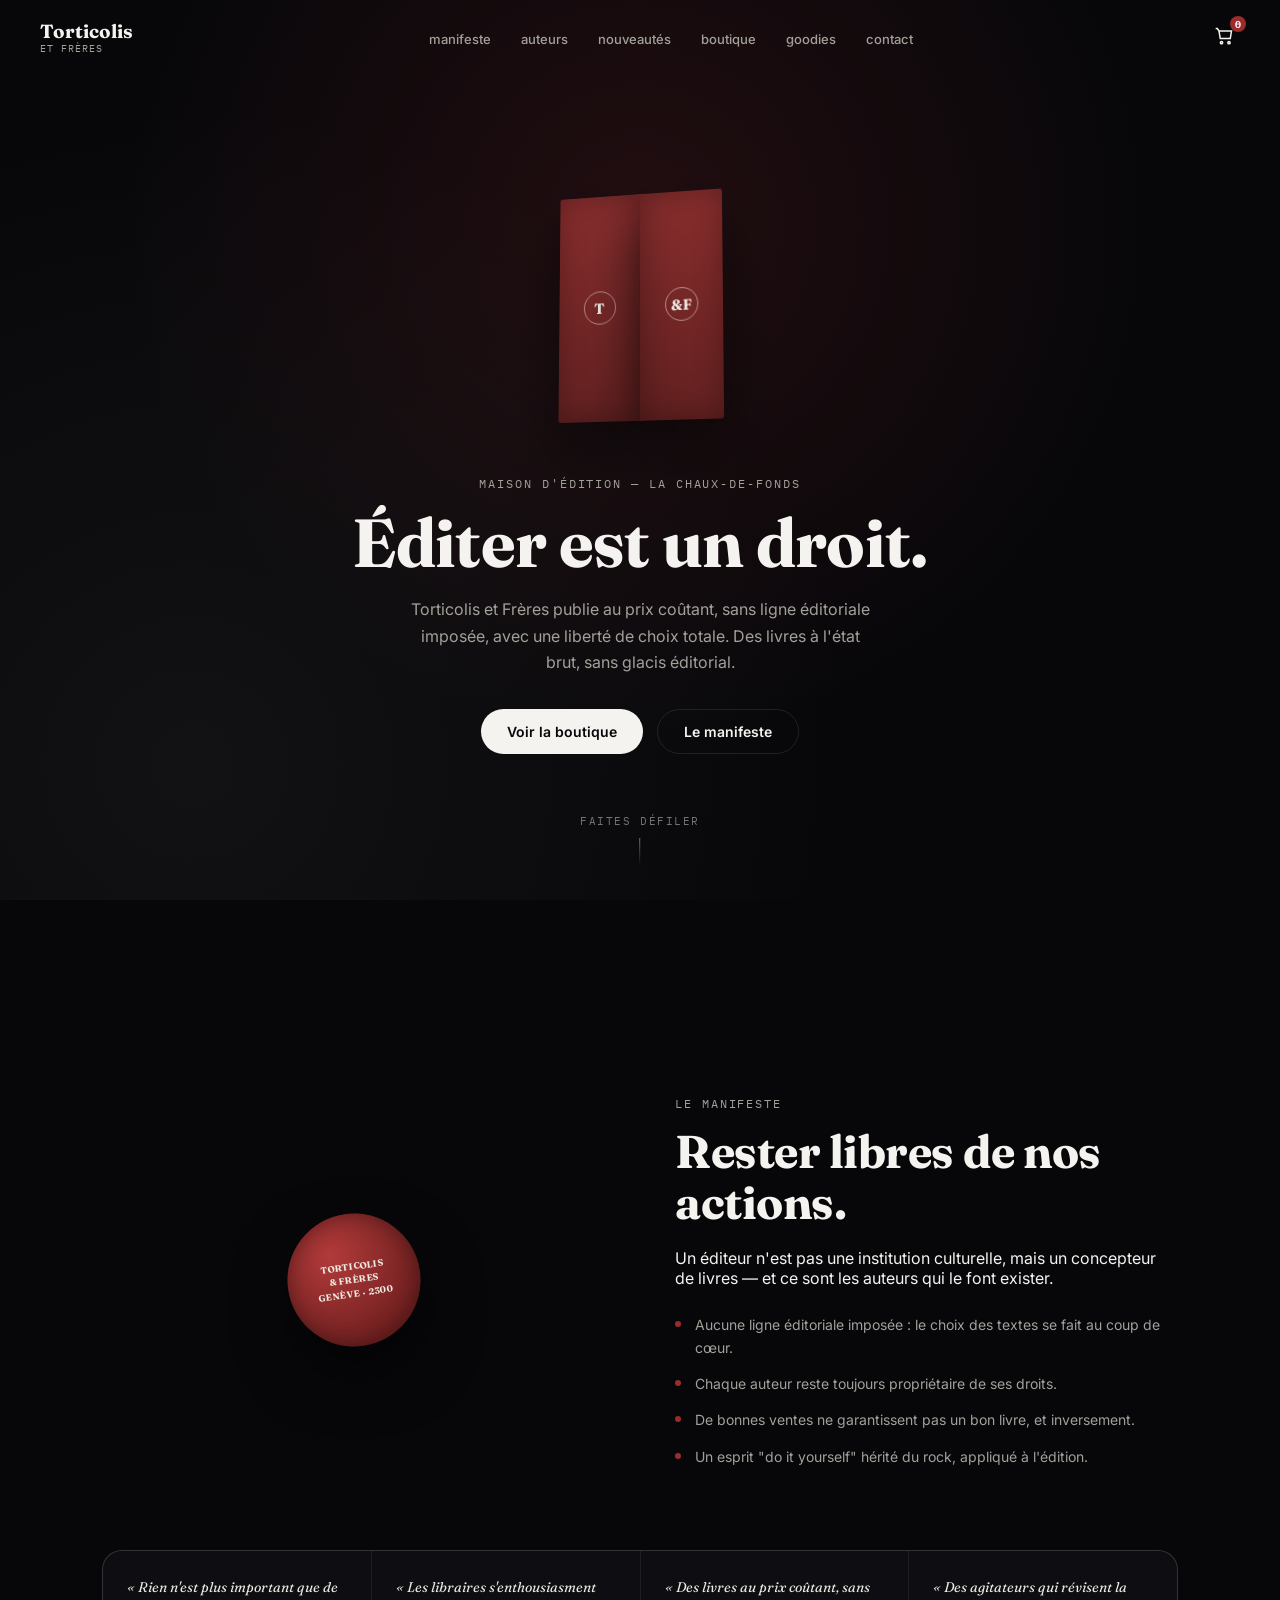
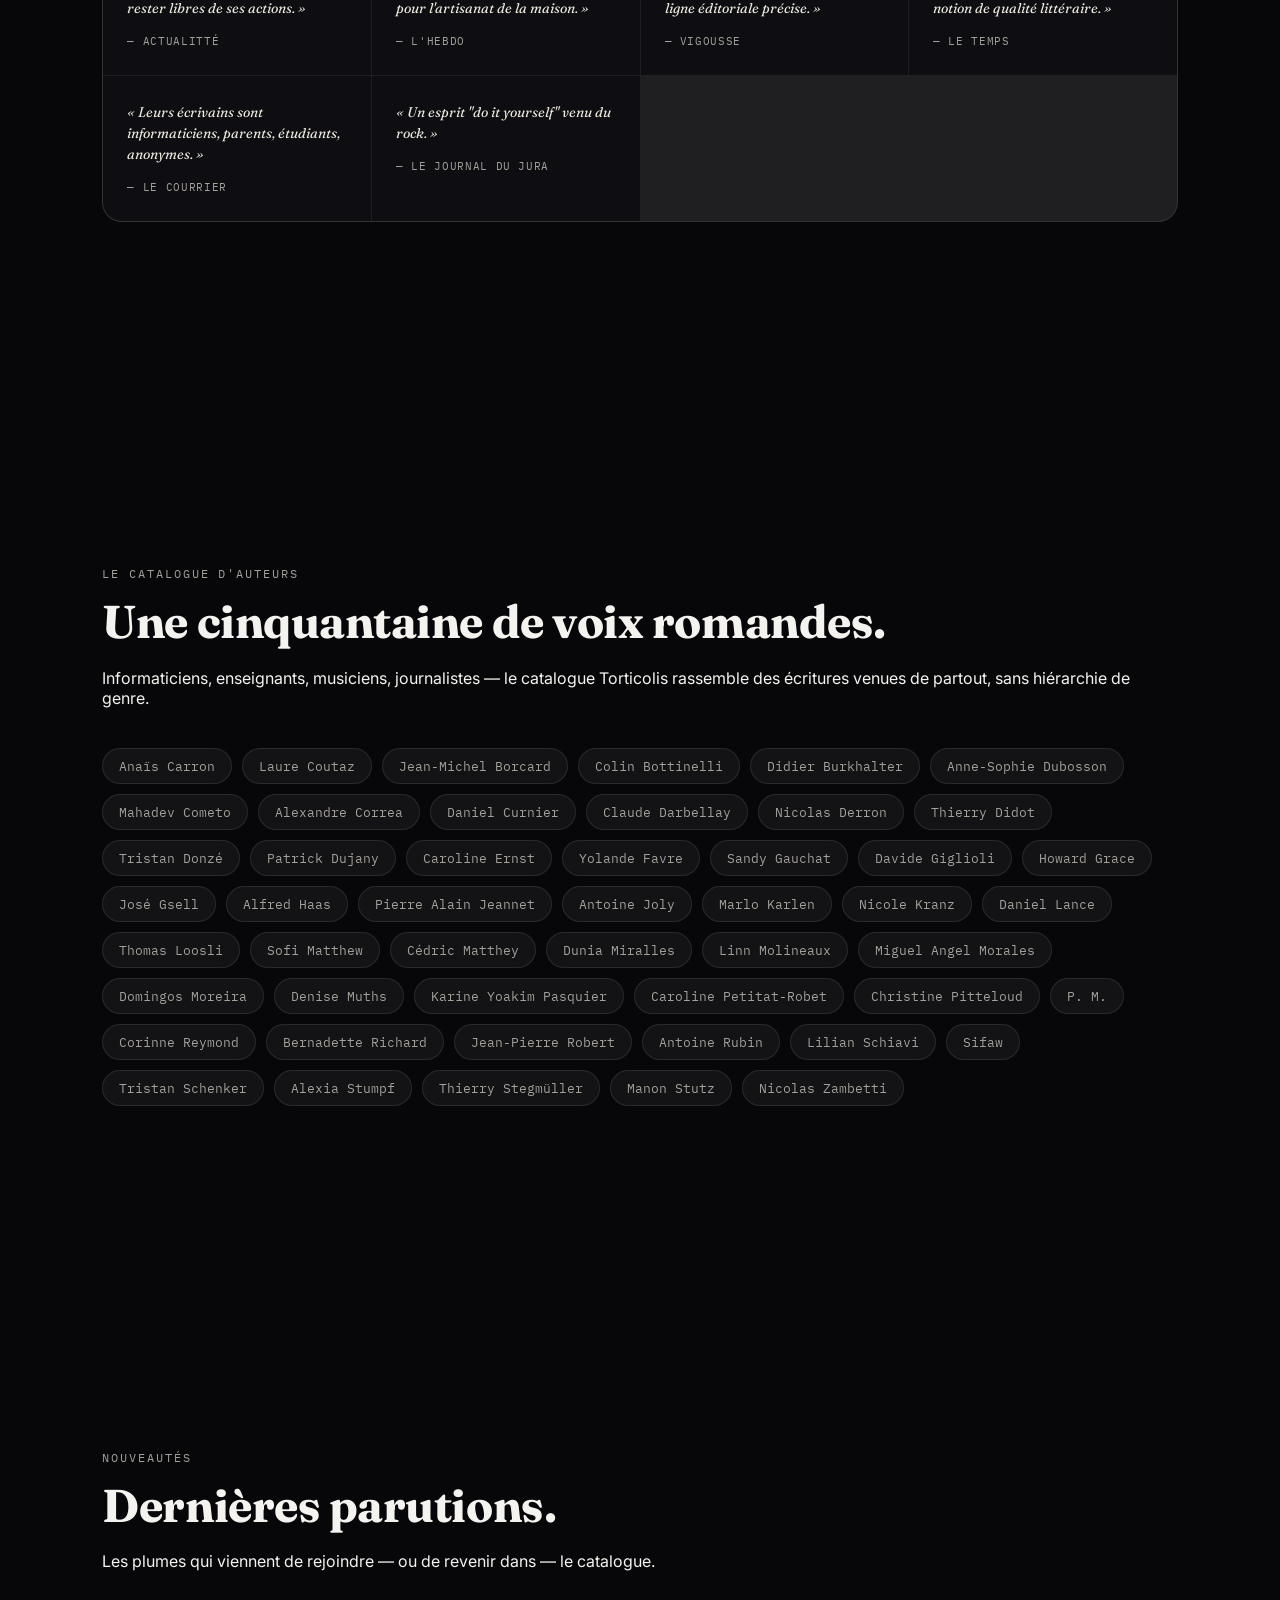
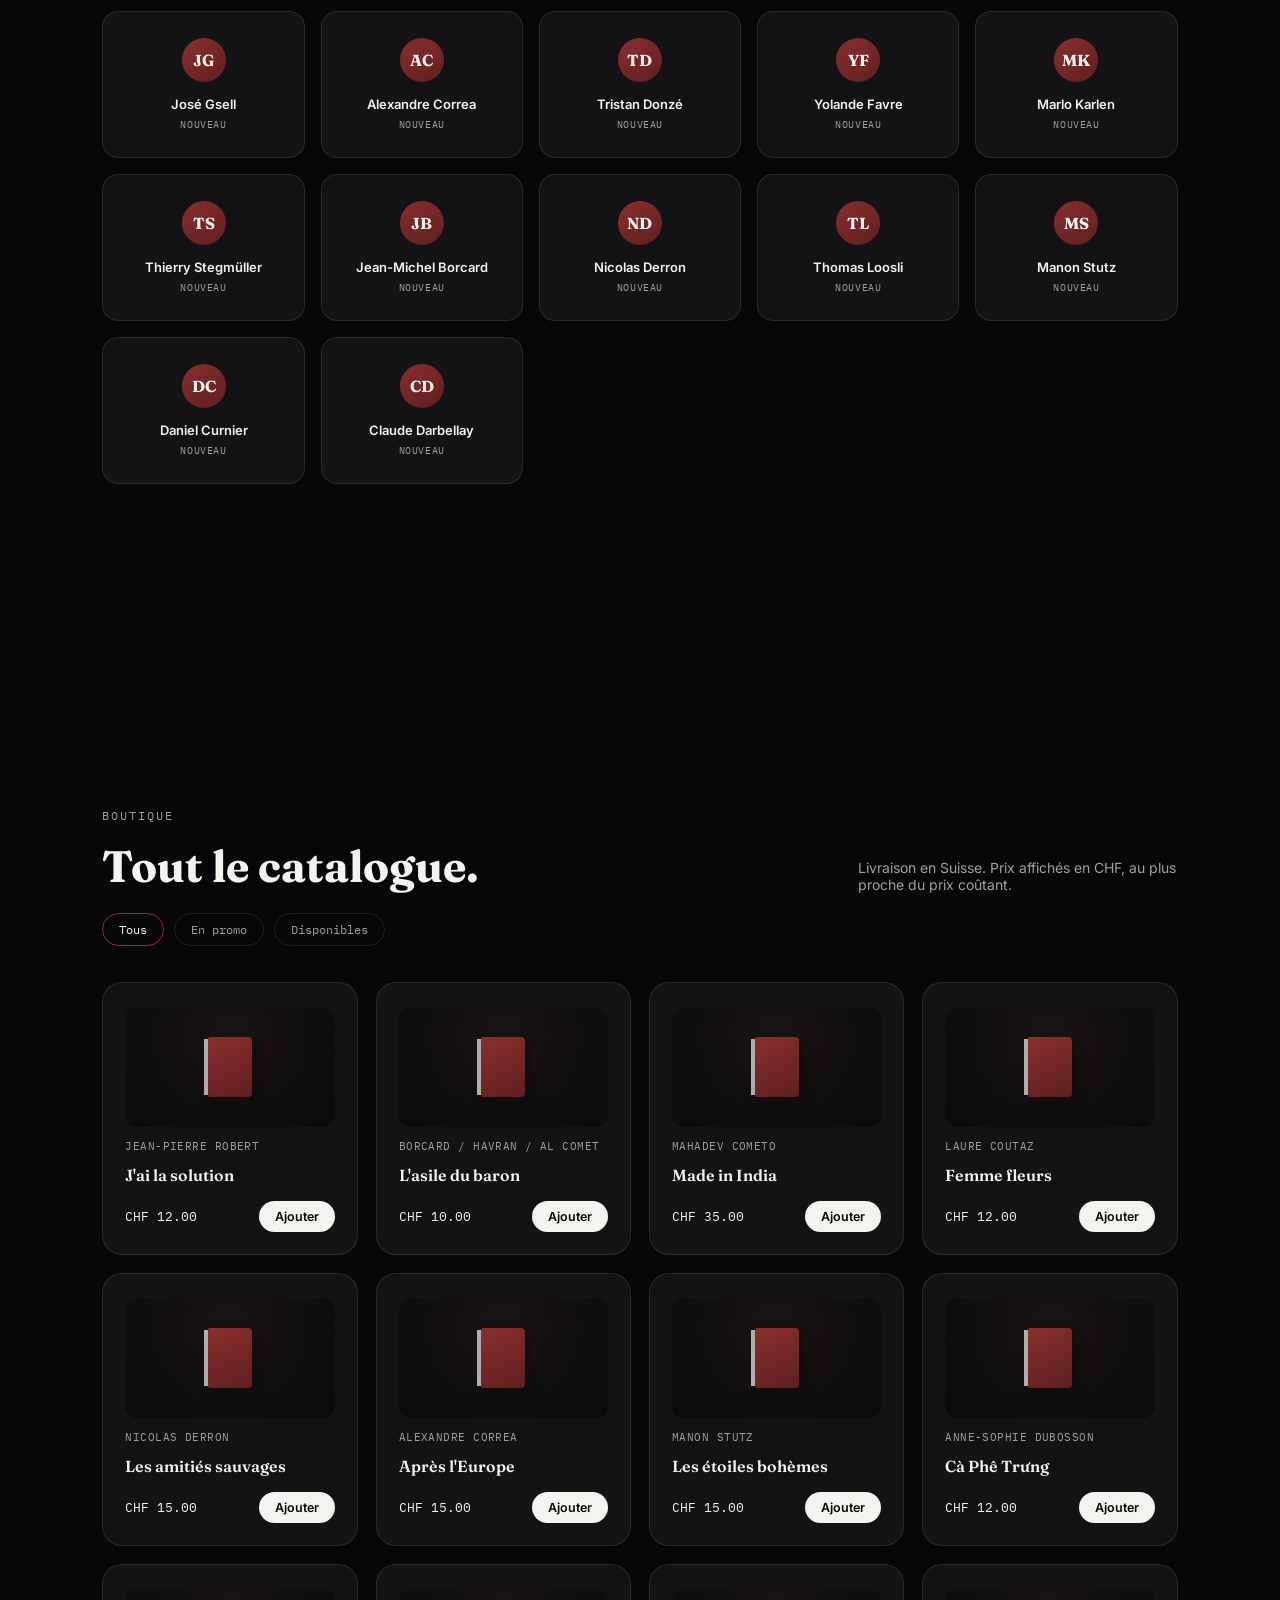
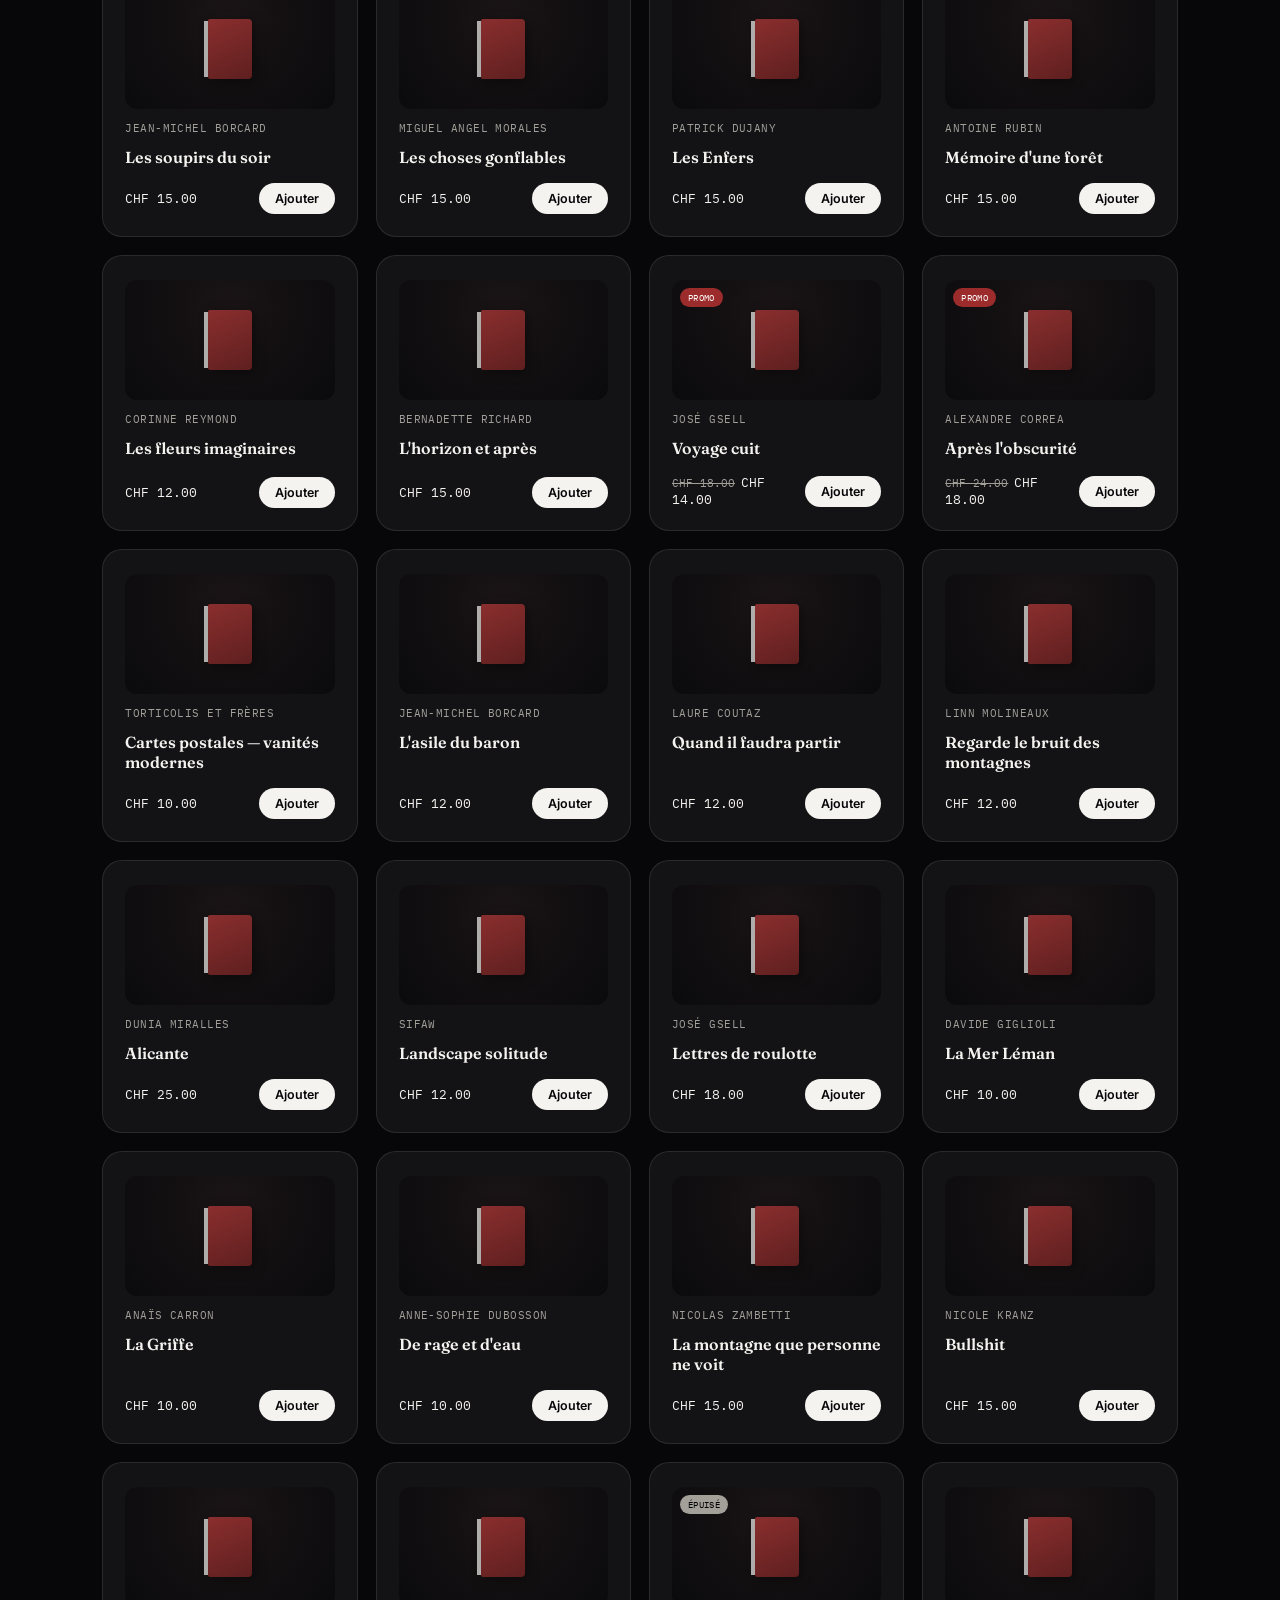
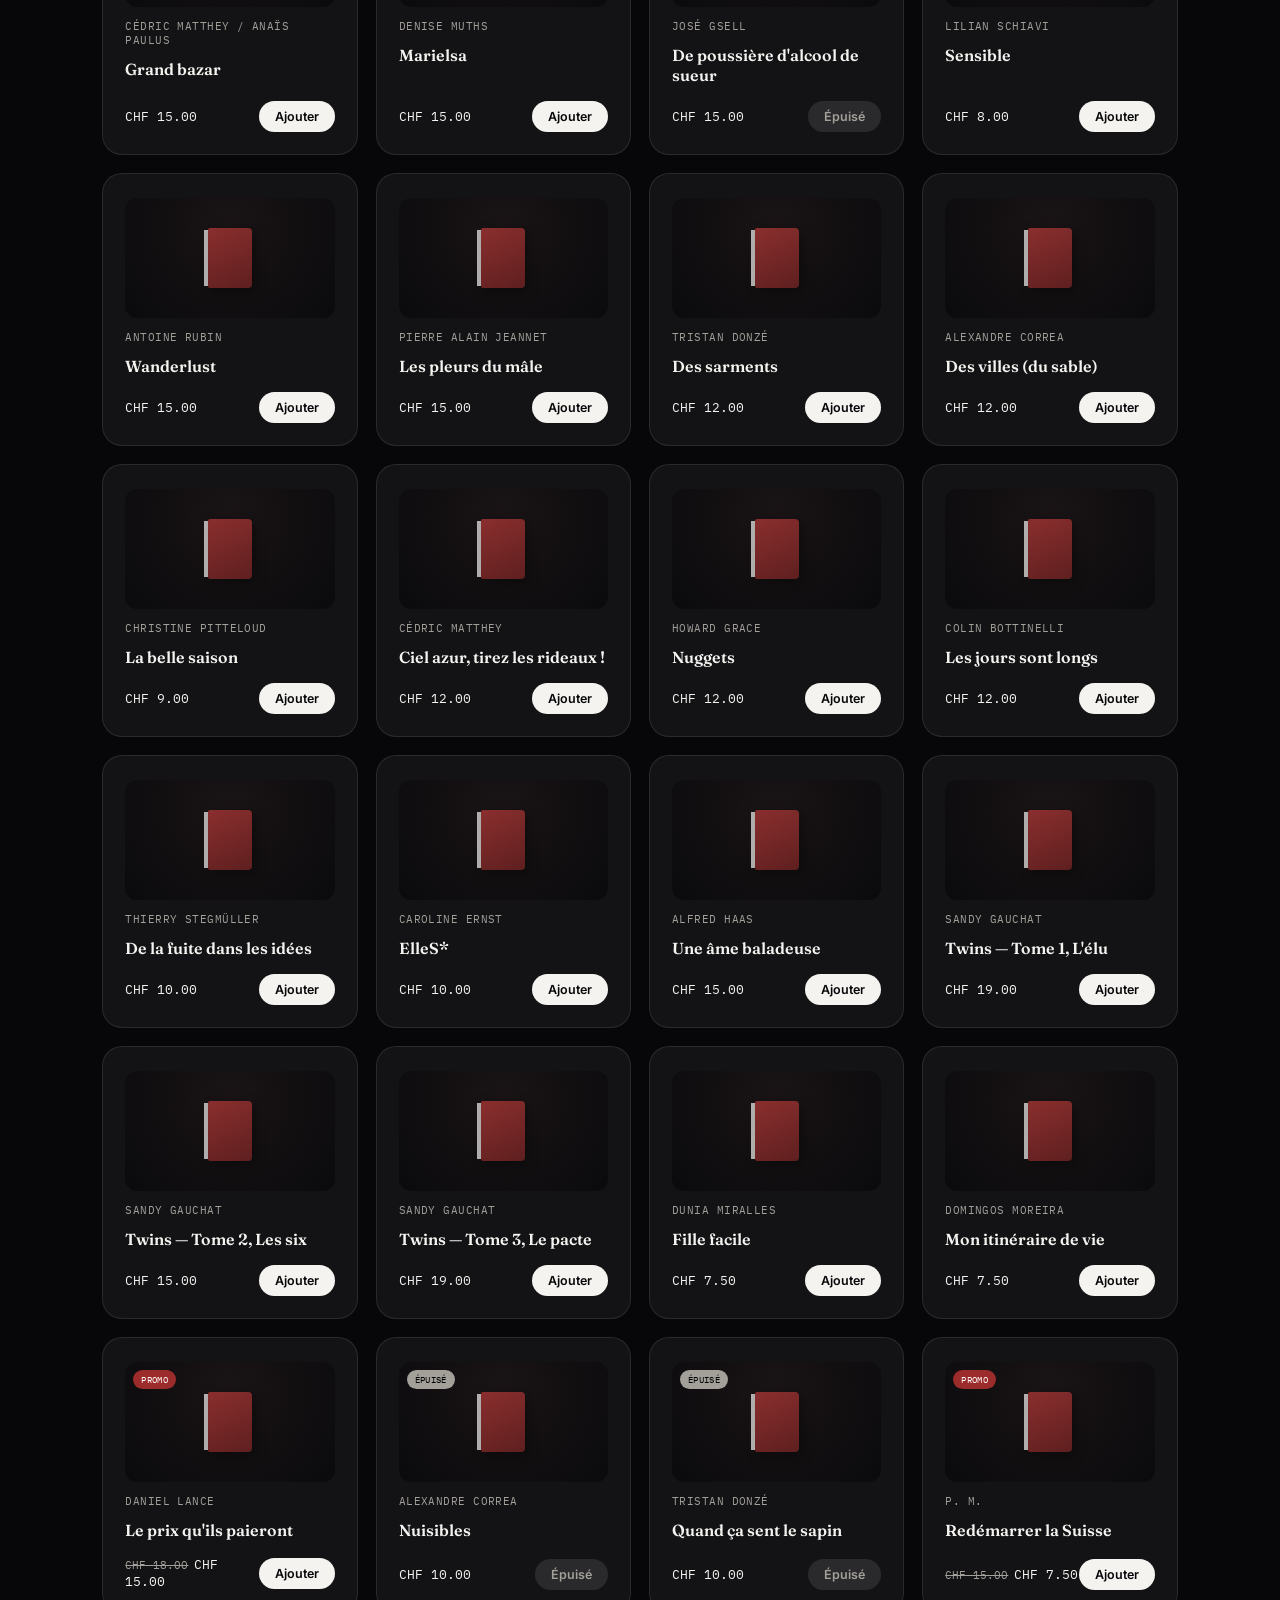
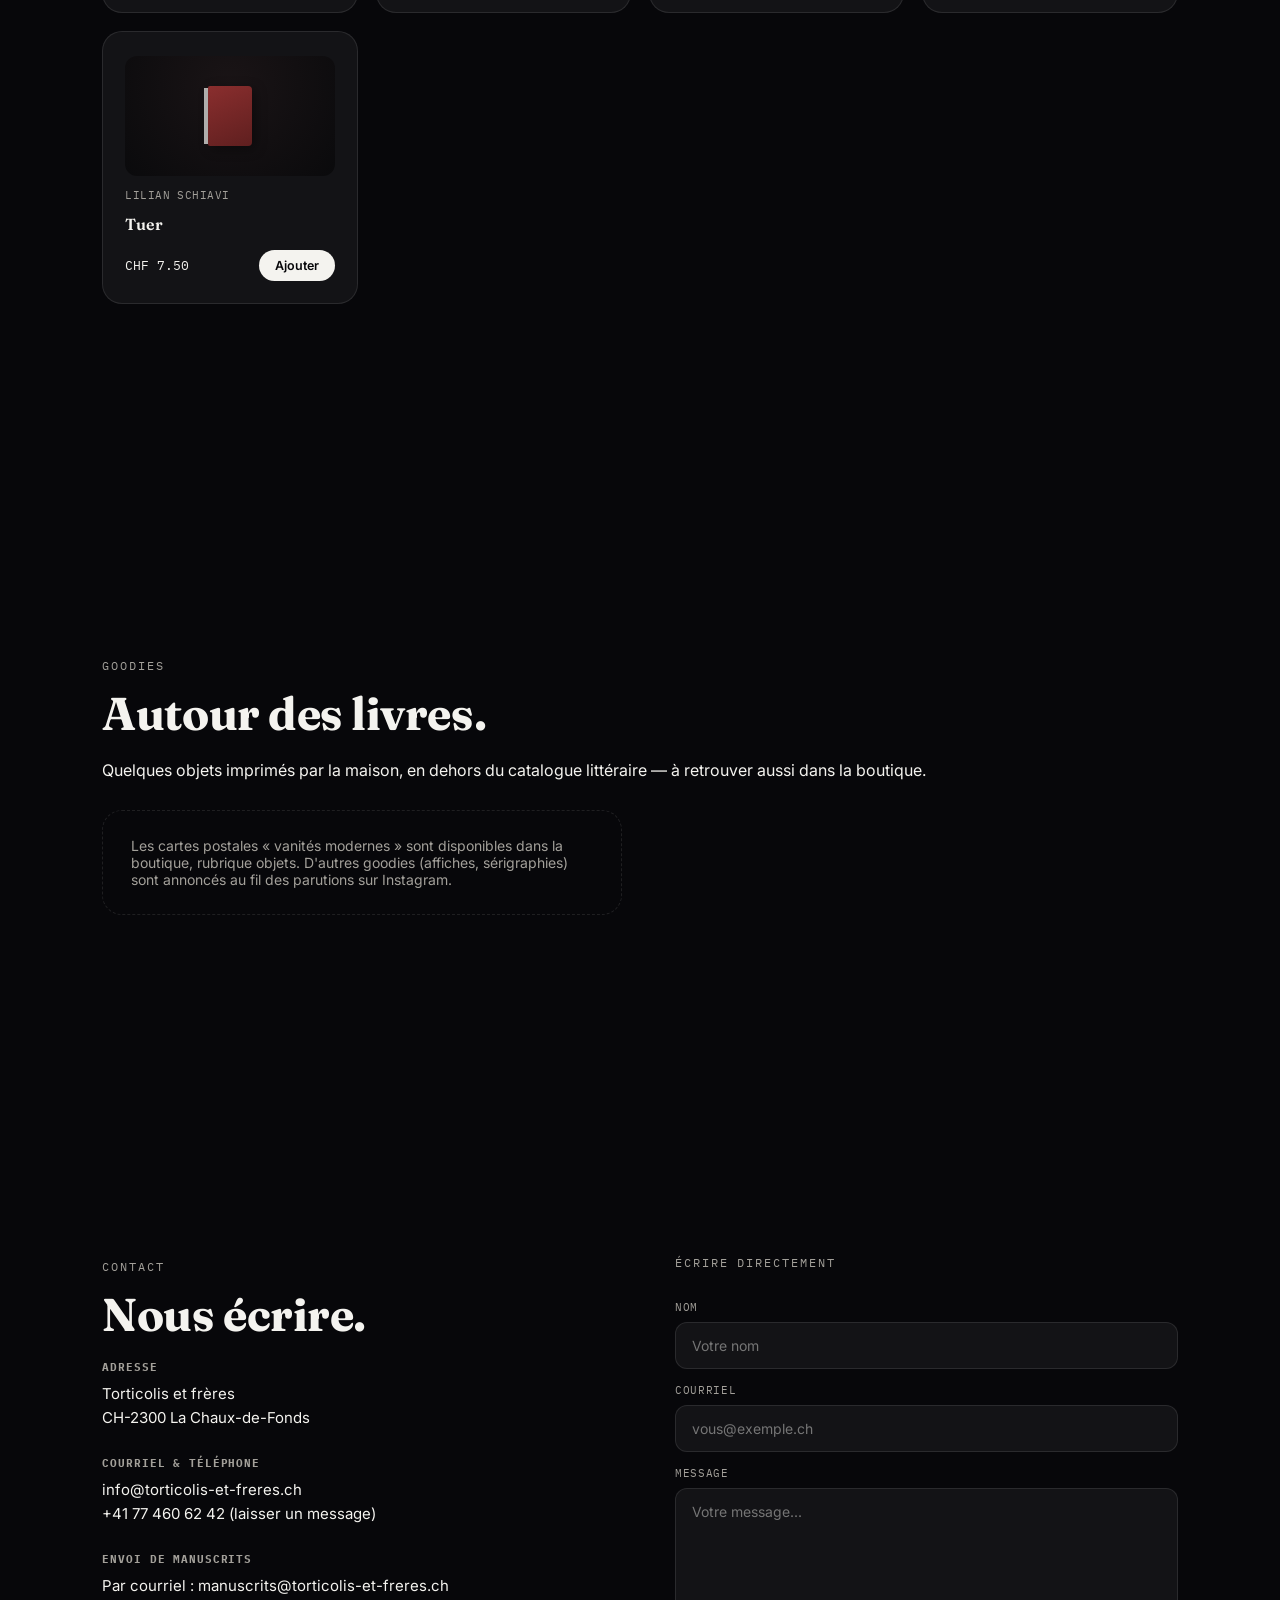
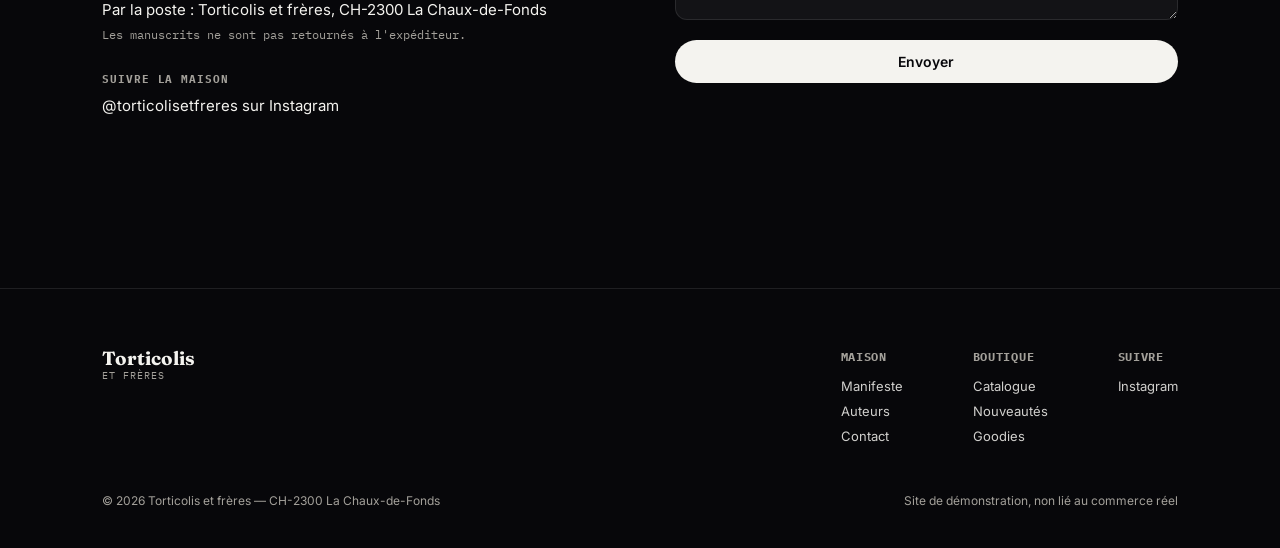
==== torticolis-et-freres.html @ e95f19c6 "Add files via upload" ====
<!DOCTYPE html>
<html lang="fr">
<head>
<meta charset="UTF-8">
<meta name="viewport" content="width=device-width, initial-scale=1.0">
<title>Torticolis et Frères — Éditer est un droit</title>
<link rel="preconnect" href="https://fonts.googleapis.com">
<link href="https://fonts.googleapis.com/css2?family=Fraunces:wght@500;600;700;900&family=Inter:wght@400;500;600;700&family=IBM+Plex+Mono:wght@400;500&display=swap" rel="stylesheet">
<style>
  :root{
    --black: #07070a;
    --black-soft: #0e0e12;
    --panel: #131316;
    --white: #f4f3ef;
    --paper: #ece8de;
    --silver: #a3a09a;
    --line: rgba(244,243,239,0.10);
    --seal: #9c2b2b;
    --seal-soft: rgba(156,43,43,0.35);
    --radius: 20px;
  }

  *{ box-sizing:border-box; margin:0; padding:0; }
  html{ scroll-behavior:smooth; }
  body{
    background:var(--black);
    color:var(--white);
    font-family:'Inter',-apple-system,BlinkMacSystemFont,sans-serif;
    overflow-x:hidden;
    -webkit-font-smoothing:antialiased;
  }
  ::selection{ background:var(--seal); color:#fff; }
  .mono{ font-family:'IBM Plex Mono',monospace; }
  .serif{ font-family:'Fraunces',serif; }
  .eyebrow{
    font-family:'IBM Plex Mono',monospace;
    font-size:12px; letter-spacing:0.16em; text-transform:uppercase;
    color:var(--silver); margin-bottom:16px; display:inline-block;
  }

  /* ---------- NAV ---------- */
  nav{
    position:fixed; top:0; left:0; right:0; z-index:200;
    display:flex; align-items:center; justify-content:space-between;
    padding:20px 40px;
    background:rgba(7,7,10,0);
    border-bottom:1px solid transparent;
    transition:background .4s ease, border-color .4s ease, padding .4s ease;
  }
  nav.scrolled{
    background:rgba(7,7,10,0.78);
    backdrop-filter:blur(20px) saturate(160%);
    -webkit-backdrop-filter:blur(20px) saturate(160%);
    border-bottom:1px solid var(--line);
    padding:14px 40px;
  }
  .logo{ font-family:'Fraunces',serif; font-weight:700; font-size:19px; display:flex; flex-direction:column; line-height:1; cursor:pointer; }
  .logo span{ font-family:'IBM Plex Mono',monospace; font-size:10px; letter-spacing:0.1em; color:var(--silver); font-weight:400; margin-top:3px; }
  .nav-links{ display:flex; gap:30px; list-style:none; }
  .nav-links a{ color:var(--silver); text-decoration:none; font-size:13px; font-weight:500; transition:color .25s; }
  .nav-links a:hover{ color:var(--white); }
  .nav-right{ display:flex; align-items:center; gap:20px; }
  .cart-btn{ position:relative; background:none; border:none; color:var(--white); cursor:pointer; padding:6px; }
  .cart-count{
    position:absolute; top:-4px; right:-6px; background:var(--seal); color:#fff;
    font-size:10px; font-weight:700; width:16px; height:16px; border-radius:50%;
    display:flex; align-items:center; justify-content:center; font-family:'IBM Plex Mono',monospace;
  }

  /* ---------- HERO ---------- */
  header.hero{
    position:relative; height:100vh;
    display:flex; flex-direction:column; align-items:center; justify-content:center;
    overflow:hidden; text-align:center;
  }
  .hero-bg{
    position:absolute; inset:0; z-index:0;
    background:
      radial-gradient(circle at 50% 25%, rgba(156,43,43,0.18), transparent 55%),
      radial-gradient(circle at 15% 85%, rgba(163,160,154,0.07), transparent 50%),
      var(--black);
  }
  .scene{ position:relative; z-index:2; perspective:1500px; width:100%; height:320px; display:flex; align-items:center; justify-content:center; }
  .book{
    position:relative; width:170px; height:230px; transform-style:preserve-3d;
    transform:rotateX(10deg) rotateY(-16deg); will-change:transform;
  }
  .book-spine{
    position:absolute; left:50%; top:0; width:14px; height:100%; margin-left:-7px;
    background:linear-gradient(90deg,#5a1e1e,#7a2626,#5a1e1e);
    border-radius:2px; box-shadow:0 30px 60px rgba(0,0,0,0.5);
  }
  .cover{
    position:absolute; top:0; width:50%; height:100%;
    background:linear-gradient(155deg,#8a2e2e 0%,#5f1f1f 100%);
    box-shadow:inset 0 0 30px rgba(0,0,0,0.3), 0 30px 60px rgba(0,0,0,0.5);
    transform-origin:left center; transition:transform .2s linear;
    display:flex; align-items:center; justify-content:center;
  }
  .cover-left{ left:0; transform:rotateY(0deg); border-radius:3px 0 0 3px; }
  .cover-right{ left:50%; transform-origin:left center; transform:rotateY(0deg); border-radius:0 3px 3px 0;
    background:linear-gradient(205deg,#8a2e2e 0%,#5f1f1f 100%); }
  .cover-mark{ width:34px; height:34px; border:1.5px solid rgba(244,243,239,0.5); border-radius:50%;
    display:flex; align-items:center; justify-content:center; font-family:'Fraunces',serif; font-weight:700; color:var(--paper); font-size:15px; }
  .page{
    position:absolute; top:6px; left:50%; width:64px; height:calc(100% - 12px); margin-left:-3px;
    background:linear-gradient(180deg,#f4f3ef,#dcd9d0); border-radius:0 3px 3px 0;
    opacity:0; transform-origin:left center; box-shadow:2px 2px 10px rgba(0,0,0,0.2);
  }

  .hero-copy{ position:relative; z-index:2; max-width:640px; padding:0 24px; margin-top:6px; }
  .hero-copy h1{ font-family:'Fraunces',serif; font-size:clamp(38px,6.4vw,68px); font-weight:700; line-height:1.05; letter-spacing:-0.01em; margin-bottom:18px; }
  .hero-copy .sub{ color:var(--silver); font-size:16px; line-height:1.65; max-width:460px; margin:0 auto 34px; }
  .hero-cta{ display:flex; gap:14px; justify-content:center; }
  .btn{ font-family:'Inter',sans-serif; font-weight:600; font-size:14px; padding:13px 26px; border-radius:100px; border:none; cursor:pointer; transition:transform .2s ease, box-shadow .2s ease; }
  .btn-primary{ background:var(--white); color:var(--black); }
  .btn-primary:hover{ transform:translateY(-2px); box-shadow:0 10px 30px rgba(244,243,239,0.2); }
  .btn-ghost{ background:transparent; color:var(--white); border:1px solid var(--line); }
  .btn-ghost:hover{ border-color:var(--white); }

  .scroll-hint{ position:absolute; bottom:34px; left:50%; transform:translateX(-50%); font-family:'IBM Plex Mono',monospace; font-size:11px; letter-spacing:0.14em; color:var(--silver); text-transform:uppercase; display:flex; flex-direction:column; align-items:center; gap:10px; opacity:0.7; animation:hint-bob 2.4s ease-in-out infinite; }
  .scroll-hint::after{ content:''; width:1px; height:28px; background:linear-gradient(var(--silver),transparent); }
  @keyframes hint-bob{ 0%,100%{transform:translate(-50%,0);} 50%{transform:translate(-50%,8px);} }

  /* ---------- SECTION GENERIC ---------- */
  .section{ position:relative; padding:170px 8vw; }
  .reveal{ opacity:0; transform:translateY(36px); transition:opacity .9s ease, transform .9s ease; }
  .reveal.in-view{ opacity:1; transform:translateY(0); }
  .section h2{ font-family:'Fraunces',serif; font-size:clamp(30px,4vw,46px); font-weight:700; letter-spacing:-0.01em; line-height:1.1; margin-bottom:20px; }
  .section > p.lead{ color:var(--silver); font-size:16px; line-height:1.7; max-width:520px; }

  /* ---------- MANIFESTO + SEAL ---------- */
  .manifesto-wrap{ display:grid; grid-template-columns:1fr 1fr; gap:70px; align-items:center; }
  .seal-scene{ position:relative; height:420px; perspective:1000px; display:flex; align-items:center; justify-content:center; }
  .seal{
    width:190px; height:190px; border-radius:50%;
    background:radial-gradient(circle at 35% 30%, #b23a3a, #6e1f1f 75%);
    display:flex; align-items:center; justify-content:center; text-align:center;
    box-shadow:0 40px 80px rgba(0,0,0,0.5), inset 0 0 30px rgba(0,0,0,0.35);
    transform:scale(0.7) rotate(-8deg); transition:transform .05s linear;
  }
  .seal-text{ font-family:'Fraunces',serif; font-weight:700; color:var(--paper); font-size:13px; line-height:1.5; letter-spacing:0.04em; text-transform:uppercase; }
  .manifesto-points{ margin-top:26px; display:flex; flex-direction:column; gap:14px; }
  .manifesto-point{ display:flex; gap:14px; font-size:14px; color:var(--silver); line-height:1.6; }
  .manifesto-point .dot{ width:6px; height:6px; border-radius:50%; background:var(--seal); flex-shrink:0; margin-top:7px; }

  .press{ margin-top:60px; display:grid; grid-template-columns:repeat(auto-fit,minmax(240px,1fr)); gap:1px; background:var(--line); border:1px solid var(--line); border-radius:var(--radius); overflow:hidden; }
  .press-item{ background:var(--black-soft); padding:26px 24px; }
  .press-item p{ font-family:'Fraunces',serif; font-size:14px; font-style:italic; line-height:1.5; color:var(--paper); margin-bottom:10px; }
  .press-item span{ font-family:'IBM Plex Mono',monospace; font-size:11px; color:var(--silver); text-transform:uppercase; letter-spacing:0.06em; }

  /* ---------- AUTEURS ---------- */
  .authors-grid{ display:flex; flex-wrap:wrap; gap:10px; margin-top:40px; }
  .author-chip{
    font-family:'IBM Plex Mono',monospace; font-size:12.5px; padding:9px 16px; border-radius:100px;
    border:1px solid var(--line); color:var(--silver); background:var(--panel);
    transition:border-color .2s, color .2s;
  }
  .author-chip:hover{ border-color:var(--seal); color:var(--white); }

  /* ---------- NOUVEAUTES ---------- */
  .new-grid{ display:grid; grid-template-columns:repeat(auto-fit,minmax(180px,1fr)); gap:16px; margin-top:40px; }
  .new-card{ background:var(--panel); border:1px solid var(--line); border-radius:16px; padding:26px 20px; text-align:center; transition:transform .3s, border-color .3s; }
  .new-card:hover{ transform:translateY(-5px); border-color:rgba(244,243,239,0.2); }
  .new-card .init{ width:44px; height:44px; margin:0 auto 14px; border-radius:50%; background:linear-gradient(145deg,#8a2e2e,#5f1f1f); display:flex; align-items:center; justify-content:center; font-family:'Fraunces',serif; font-weight:700; font-size:16px; }
  .new-card .aname{ font-size:13px; font-weight:600; }
  .new-card .tag{ font-family:'IBM Plex Mono',monospace; font-size:10px; color:var(--silver); text-transform:uppercase; margin-top:6px; letter-spacing:0.06em; }

  /* ---------- SHOP ---------- */
  .shop{ padding:150px 8vw 180px; }
  .shop-head{ display:flex; align-items:flex-end; justify-content:space-between; margin-bottom:20px; flex-wrap:wrap; gap:16px; }
  .shop-head h2{ font-family:'Fraunces',serif; font-size:clamp(30px,4vw,44px); font-weight:700; }
  .shop-head p{ color:var(--silver); font-size:14px; max-width:320px; }
  .shop-toolbar{ display:flex; gap:10px; flex-wrap:wrap; margin-bottom:36px; }
  .filter-btn{ font-family:'IBM Plex Mono',monospace; font-size:12px; padding:8px 16px; border-radius:100px; border:1px solid var(--line); background:transparent; color:var(--silver); cursor:pointer; transition:all .2s; }
  .filter-btn.active, .filter-btn:hover{ border-color:var(--seal); color:var(--white); }

  .product-grid{ display:grid; grid-template-columns:repeat(auto-fit,minmax(230px,1fr)); gap:18px; }
  .product-card{ background:var(--panel); border:1px solid var(--line); border-radius:var(--radius); padding:24px 22px 22px; display:flex; flex-direction:column; gap:12px; transition:transform .3s ease, border-color .3s ease; }
  .product-card:hover{ transform:translateY(-6px); border-color:rgba(244,243,239,0.2); }
  .product-visual{ height:120px; display:flex; align-items:center; justify-content:center; border-radius:12px; background:radial-gradient(circle at 50% 25%, #1a1416, #0a0a0c); position:relative; }
  .mini-book{ width:44px; height:60px; border-radius:2px 4px 4px 2px; background:linear-gradient(155deg,#8a2e2e,#5f1f1f); box-shadow:-6px 0 0 -3px rgba(0,0,0,0.3), 3px 3px 12px rgba(0,0,0,0.4); position:relative; }
  .mini-book::before{ content:''; position:absolute; left:-4px; top:2px; bottom:2px; width:4px; background:#f4f3ef; opacity:0.7; }
  .badge{ position:absolute; top:8px; left:8px; font-family:'IBM Plex Mono',monospace; font-size:9px; padding:4px 8px; border-radius:100px; text-transform:uppercase; letter-spacing:0.04em; }
  .badge-promo{ background:var(--seal); color:#fff; }
  .badge-out{ background:var(--silver); color:#000; }

  .product-author{ font-family:'IBM Plex Mono',monospace; font-size:11px; color:var(--silver); text-transform:uppercase; letter-spacing:0.04em; }
  .product-name{ font-family:'Fraunces',serif; font-weight:600; font-size:16px; line-height:1.25; flex-grow:1; }
  .product-foot{ display:flex; align-items:center; justify-content:space-between; margin-top:4px; }
  .price{ font-family:'IBM Plex Mono',monospace; font-size:13px; }
  .price .old{ text-decoration:line-through; color:var(--silver); margin-right:6px; font-size:11px; }
  .add-btn{ font-family:'Inter',sans-serif; font-size:12.5px; font-weight:600; background:var(--white); color:var(--black); border:none; border-radius:100px; padding:8px 16px; cursor:pointer; transition:background .2s, transform .2s; }
  .add-btn:hover{ transform:translateY(-2px); }
  .add-btn.added{ background:var(--seal); color:#fff; }
  .add-btn:disabled{ background:var(--line); color:var(--silver); cursor:not-allowed; }

  /* ---------- GOODIES ---------- */
  .goodies-note{ margin-top:30px; padding:26px 28px; border:1px dashed var(--line); border-radius:var(--radius); color:var(--silver); font-size:14px; max-width:520px; }

  /* ---------- CONTACT ---------- */
  .contact-wrap{ display:grid; grid-template-columns:1fr 1fr; gap:70px; }
  .contact-info{ display:flex; flex-direction:column; gap:26px; }
  .contact-block h4{ font-family:'IBM Plex Mono',monospace; font-size:11px; text-transform:uppercase; letter-spacing:0.08em; color:var(--silver); margin-bottom:8px; }
  .contact-block p, .contact-block a{ font-size:15px; color:var(--white); line-height:1.6; text-decoration:none; }
  .contact-block a:hover{ color:var(--seal); }
  .contact-form{ display:flex; flex-direction:column; gap:14px; }
  .contact-form input, .contact-form textarea{
    background:var(--panel); border:1px solid var(--line); border-radius:12px; padding:14px 16px;
    color:var(--white); font-family:'Inter',sans-serif; font-size:14px; resize:vertical;
  }
  .contact-form input:focus, .contact-form textarea:focus{ outline:none; border-color:var(--seal); }
  .contact-form label{ font-family:'IBM Plex Mono',monospace; font-size:11px; color:var(--silver); text-transform:uppercase; letter-spacing:0.06em; margin-bottom:-6px; }

  /* ---------- CART ---------- */
  .cart-overlay{ position:fixed; inset:0; background:rgba(0,0,0,0.55); backdrop-filter:blur(4px); z-index:300; opacity:0; pointer-events:none; transition:opacity .3s ease; }
  .cart-overlay.open{ opacity:1; pointer-events:auto; }
  .cart-drawer{ position:fixed; top:0; right:0; bottom:0; width:min(410px,92vw); background:var(--black-soft); border-left:1px solid var(--line); z-index:301; transform:translateX(100%); transition:transform .35s cubic-bezier(.19,1,.22,1); display:flex; flex-direction:column; padding:28px; }
  .cart-drawer.open{ transform:translateX(0); }
  .cart-header{ display:flex; justify-content:space-between; align-items:center; margin-bottom:26px; }
  .cart-header h3{ font-family:'Fraunces',serif; font-size:19px; font-weight:700; }
  .cart-close{ background:none; border:none; color:var(--silver); font-size:20px; cursor:pointer; }
  .cart-items{ flex-grow:1; overflow-y:auto; display:flex; flex-direction:column; gap:16px; }
  .cart-empty{ color:var(--silver); font-size:14px; margin-top:40px; text-align:center; }
  .cart-item{ display:flex; justify-content:space-between; align-items:center; gap:12px; border-bottom:1px solid var(--line); padding-bottom:14px; }
  .cart-item-name{ font-size:13.5px; font-weight:500; }
  .cart-item-author{ font-family:'IBM Plex Mono',monospace; font-size:11px; color:var(--silver); }
  .qty-ctrl{ display:flex; align-items:center; gap:9px; flex-shrink:0; }
  .qty-ctrl button{ width:22px; height:22px; border-radius:50%; border:1px solid var(--line); background:none; color:var(--white); cursor:pointer; }
  .cart-footer{ border-top:1px solid var(--line); padding-top:18px; margin-top:14px; }
  .cart-total{ display:flex; justify-content:space-between; font-size:15px; font-weight:600; margin-bottom:16px; }
  .checkout-btn{ width:100%; padding:14px; border-radius:100px; border:none; background:var(--white); color:var(--black); font-weight:700; font-size:14px; cursor:pointer; }
  .checkout-btn:hover{ background:var(--seal); color:#fff; }

  /* ---------- FOOTER ---------- */
  footer{ padding:60px 8vw 40px; border-top:1px solid var(--line); }
  .footer-top{ display:flex; justify-content:space-between; flex-wrap:wrap; gap:30px; margin-bottom:40px; }
  .footer-cols{ display:flex; gap:70px; flex-wrap:wrap; }
  .footer-col h4{ font-size:12px; color:var(--silver); margin-bottom:14px; letter-spacing:0.06em; font-family:'IBM Plex Mono',monospace; text-transform:uppercase; }
  .footer-col a{ display:block; color:var(--white); text-decoration:none; font-size:13px; margin-bottom:9px; opacity:0.85; }
  .footer-col a:hover{ opacity:1; }
  .footer-bottom{ font-size:12px; color:var(--silver); display:flex; justify-content:space-between; flex-wrap:wrap; gap:10px; }

  @media (max-width:860px){
    .nav-links{ display:none; }
    .manifesto-wrap, .contact-wrap{ grid-template-columns:1fr; }
    .section{ padding:120px 6vw; }
  }
  @media (prefers-reduced-motion: reduce){
    *{ animation-duration:0.01ms !important; animation-iteration-count:1 !important; transition-duration:0.01ms !important; scroll-behavior:auto !important; }
  }
  :focus-visible{ outline:2px solid var(--seal); outline-offset:3px; }

  .toast{ position:fixed; bottom:28px; left:50%; transform:translate(-50%,20px); background:var(--white); color:var(--black); padding:14px 22px; border-radius:100px; font-size:13px; font-weight:600; z-index:400; opacity:0; pointer-events:none; transition:opacity .3s ease, transform .3s ease; }
  .toast.show{ opacity:1; transform:translate(-50%,0); }
</style>
</head>
<body>

<nav id="nav">
  <div class="logo" onclick="document.getElementById('accueil').scrollIntoView({behavior:'smooth'})">Torticolis<span>ET FRÈRES</span></div>
  <ul class="nav-links">
    <li><a href="#manifeste">manifeste</a></li>
    <li><a href="#auteurs">auteurs</a></li>
    <li><a href="#nouveautes">nouveautés</a></li>
    <li><a href="#boutique">boutique</a></li>
    <li><a href="#goodies">goodies</a></li>
    <li><a href="#contact">contact</a></li>
  </ul>
  <div class="nav-right">
    <button class="cart-btn" id="cartBtn" aria-label="Ouvrir le panier">
      <svg width="20" height="20" viewBox="0 0 24 24" fill="none" stroke="currentColor" stroke-width="1.8"><path d="M6 6h15l-1.5 9h-12z"/><circle cx="9" cy="20" r="1.4"/><circle cx="18" cy="20" r="1.4"/><path d="M6 6L4 3H2"/></svg>
      <span class="cart-count" id="cartCount">0</span>
    </button>
  </div>
</nav>

<header class="hero" id="accueil">
  <div class="hero-bg"></div>
  <div class="scene">
    <div class="book" id="heroBook">
      <div class="book-spine"></div>
      <div class="cover cover-left" id="coverLeft"><div class="cover-mark">T</div></div>
      <div class="cover cover-right" id="coverRight"><div class="cover-mark">&amp;F</div></div>
      <div class="page" id="page1"></div>
      <div class="page" id="page2"></div>
      <div class="page" id="page3"></div>
    </div>
  </div>
  <div class="hero-copy">
    <span class="eyebrow">Maison d'édition — La Chaux-de-Fonds</span>
    <h1>Éditer est un droit.</h1>
    <p class="sub">Torticolis et Frères publie au prix coûtant, sans ligne éditoriale imposée, avec une liberté de choix totale. Des livres à l'état brut, sans glacis éditorial.</p>
    <div class="hero-cta">
      <button class="btn btn-primary" onclick="document.getElementById('boutique').scrollIntoView({behavior:'smooth'})">Voir la boutique</button>
      <button class="btn btn-ghost" onclick="document.getElementById('manifeste').scrollIntoView({behavior:'smooth'})">Le manifeste</button>
    </div>
  </div>
  <div class="scroll-hint">Faites défiler</div>
</header>

<section class="section" id="manifeste">
  <div class="manifesto-wrap">
    <div class="seal-scene">
      <div class="seal" id="seal"><div class="seal-text">Torticolis<br>&amp; Frères<br>Genève · 2300</div></div>
    </div>
    <div class="reveal">
      <span class="eyebrow">Le manifeste</span>
      <h2>Rester libres de nos actions.</h2>
      <p class="lead">Un éditeur n'est pas une institution culturelle, mais un concepteur de livres — et ce sont les auteurs qui le font exister.</p>
      <div class="manifesto-points">
        <div class="manifesto-point"><span class="dot"></span>Aucune ligne éditoriale imposée : le choix des textes se fait au coup de cœur.</div>
        <div class="manifesto-point"><span class="dot"></span>Chaque auteur reste toujours propriétaire de ses droits.</div>
        <div class="manifesto-point"><span class="dot"></span>De bonnes ventes ne garantissent pas un bon livre, et inversement.</div>
        <div class="manifesto-point"><span class="dot"></span>Un esprit "do it yourself" hérité du rock, appliqué à l'édition.</div>
      </div>
    </div>
  </div>

  <div class="press reveal">
    <div class="press-item"><p>« Rien n'est plus important que de rester libres de ses actions. »</p><span>— ActuaLitté</span></div>
    <div class="press-item"><p>« Les libraires s'enthousiasment pour l'artisanat de la maison. »</p><span>— L'Hebdo</span></div>
    <div class="press-item"><p>« Des livres au prix coûtant, sans ligne éditoriale précise. »</p><span>— Vigousse</span></div>
    <div class="press-item"><p>« Des agitateurs qui révisent la notion de qualité littéraire. »</p><span>— Le Temps</span></div>
    <div class="press-item"><p>« Leurs écrivains sont informaticiens, parents, étudiants, anonymes. »</p><span>— Le Courrier</span></div>
    <div class="press-item"><p>« Un esprit "do it yourself" venu du rock. »</p><span>— Le Journal du Jura</span></div>
  </div>
</section>

<section class="section" id="auteurs">
  <div class="reveal">
    <span class="eyebrow">Le catalogue d'auteurs</span>
    <h2>Une cinquantaine de voix romandes.</h2>
    <p class="lead">Informaticiens, enseignants, musiciens, journalistes — le catalogue Torticolis rassemble des écritures venues de partout, sans hiérarchie de genre.</p>
  </div>
  <div class="authors-grid reveal" id="authorsGrid"></div>
</section>

<section class="section" id="nouveautes">
  <div class="reveal">
    <span class="eyebrow">Nouveautés</span>
    <h2>Dernières parutions.</h2>
    <p class="lead">Les plumes qui viennent de rejoindre — ou de revenir dans — le catalogue.</p>
  </div>
  <div class="new-grid reveal" id="newGrid"></div>
</section>

<section class="shop" id="boutique">
  <div class="shop-head reveal">
    <div>
      <span class="eyebrow">Boutique</span>
      <h2>Tout le catalogue.</h2>
    </div>
    <p>Livraison en Suisse. Prix affichés en CHF, au plus proche du prix coûtant.</p>
  </div>
  <div class="shop-toolbar reveal" id="toolbar">
    <button class="filter-btn active" data-filter="tous">Tous</button>
    <button class="filter-btn" data-filter="promo">En promo</button>
    <button class="filter-btn" data-filter="disponible">Disponibles</button>
  </div>
  <div class="product-grid reveal" id="productGrid"></div>
</section>

<section class="section" id="goodies">
  <div class="reveal">
    <span class="eyebrow">Goodies</span>
    <h2>Autour des livres.</h2>
    <p class="lead">Quelques objets imprimés par la maison, en dehors du catalogue littéraire — à retrouver aussi dans la boutique.</p>
    <div class="goodies-note">Les cartes postales « vanités modernes » sont disponibles dans la boutique, rubrique objets. D'autres goodies (affiches, sérigraphies) sont annoncés au fil des parutions sur Instagram.</div>
  </div>
</section>

<section class="section" id="contact">
  <div class="contact-wrap">
    <div class="reveal">
      <span class="eyebrow">Contact</span>
      <h2>Nous écrire.</h2>
      <div class="contact-info">
        <div class="contact-block">
          <h4>Adresse</h4>
          <p>Torticolis et frères<br>CH-2300 La Chaux-de-Fonds</p>
        </div>
        <div class="contact-block">
          <h4>Courriel &amp; téléphone</h4>
          <p><a href="mailto:info@torticolis-et-freres.ch">info@torticolis-et-freres.ch</a><br>
          <a href="tel:+41774606242">+41 77 460 62 42</a> (laisser un message)</p>
        </div>
        <div class="contact-block">
          <h4>Envoi de manuscrits</h4>
          <p>Par courriel : <a href="mailto:manuscrits@torticolis-et-freres.ch">manuscrits@torticolis-et-freres.ch</a><br>
          Par la poste : Torticolis et frères, CH-2300 La Chaux-de-Fonds<br>
          <span class="mono" style="font-size:12px; color:var(--silver);">Les manuscrits ne sont pas retournés à l'expéditeur.</span></p>
        </div>
        <div class="contact-block">
          <h4>Suivre la maison</h4>
          <p><a href="https://www.instagram.com/torticolisetfreres/" target="_blank" rel="noopener">@torticolisetfreres sur Instagram</a></p>
        </div>
      </div>
    </div>
    <form class="contact-form reveal" id="contactForm">
      <span class="eyebrow">Écrire directement</span>
      <label for="cname">Nom</label>
      <input id="cname" type="text" required placeholder="Votre nom">
      <label for="cemail">Courriel</label>
      <input id="cemail" type="email" required placeholder="vous@exemple.ch">
      <label for="cmsg">Message</label>
      <textarea id="cmsg" rows="6" required placeholder="Votre message..."></textarea>
      <button type="submit" class="btn btn-primary" style="margin-top:6px;">Envoyer</button>
    </form>
  </div>
</section>

<footer>
  <div class="footer-top">
    <div class="logo">Torticolis<span>ET FRÈRES</span></div>
    <div class="footer-cols">
      <div class="footer-col">
        <h4>Maison</h4>
        <a href="#manifeste">Manifeste</a>
        <a href="#auteurs">Auteurs</a>
        <a href="#contact">Contact</a>
      </div>
      <div class="footer-col">
        <h4>Boutique</h4>
        <a href="#boutique">Catalogue</a>
        <a href="#nouveautes">Nouveautés</a>
        <a href="#goodies">Goodies</a>
      </div>
      <div class="footer-col">
        <h4>Suivre</h4>
        <a href="https://www.instagram.com/torticolisetfreres/" target="_blank" rel="noopener">Instagram</a>
      </div>
    </div>
  </div>
  <div class="footer-bottom">
    <span>© 2026 Torticolis et frères — CH-2300 La Chaux-de-Fonds</span>
    <span>Site de démonstration, non lié au commerce réel</span>
  </div>
</footer>

<div class="cart-overlay" id="cartOverlay"></div>
<div class="cart-drawer" id="cartDrawer">
  <div class="cart-header">
    <h3>Votre panier</h3>
    <button class="cart-close" id="cartClose" aria-label="Fermer le panier">✕</button>
  </div>
  <div class="cart-items" id="cartItems"></div>
  <div class="cart-footer">
    <div class="cart-total"><span>Sous-total</span><span id="cartTotal" class="mono">CHF 0.–</span></div>
    <button class="checkout-btn" id="checkoutBtn">Passer la commande</button>
  </div>
</div>

<div class="toast" id="toast">Ajouté au panier</div>

<script>
/* ---------------- DATA (repris du catalogue réel) ---------------- */
const AUTHORS = [
  "Anaïs Carron","Laure Coutaz","Jean-Michel Borcard","Colin Bottinelli","Didier Burkhalter",
  "Anne-Sophie Dubosson","Mahadev Cometo","Alexandre Correa","Daniel Curnier","Claude Darbellay",
  "Nicolas Derron","Thierry Didot","Tristan Donzé","Patrick Dujany","Caroline Ernst","Yolande Favre",
  "Sandy Gauchat","Davide Giglioli","Howard Grace","José Gsell","Alfred Haas","Pierre Alain Jeannet",
  "Antoine Joly","Marlo Karlen","Nicole Kranz","Daniel Lance","Thomas Loosli","Sofi Matthew",
  "Cédric Matthey","Dunia Miralles","Linn Molineaux","Miguel Angel Morales","Domingos Moreira",
  "Denise Muths","Karine Yoakim Pasquier","Caroline Petitat-Robet","Christine Pitteloud","P. M.",
  "Corinne Reymond","Bernadette Richard","Jean-Pierre Robert","Antoine Rubin","Lilian Schiavi","Sifaw",
  "Tristan Schenker","Alexia Stumpf","Thierry Stegmüller","Manon Stutz","Nicolas Zambetti"
];

const NEW_RELEASES = ["José Gsell","Alexandre Correa","Tristan Donzé","Yolande Favre","Marlo Karlen","Thierry Stegmüller","Jean-Michel Borcard","Nicolas Derron","Thomas Loosli","Manon Stutz","Daniel Curnier","Claude Darbellay"];

const PRODUCTS = [
  {author:"Jean-Pierre Robert", title:"J'ai la solution", price:12},
  {author:"Borcard / Havran / Al Comet", title:"L'asile du baron", price:10},
  {author:"Mahadev Cometo", title:"Made in India", price:35},
  {author:"Laure Coutaz", title:"Femme fleurs", price:12},
  {author:"Nicolas Derron", title:"Les amitiés sauvages", price:15},
  {author:"Alexandre Correa", title:"Après l'Europe", price:15},
  {author:"Manon Stutz", title:"Les étoiles bohèmes", price:15},
  {author:"Anne-Sophie Dubosson", title:"Cà Phê Trưng", price:12},
  {author:"Jean-Michel Borcard", title:"Les soupirs du soir", price:15},
  {author:"Miguel Angel Morales", title:"Les choses gonflables", price:15},
  {author:"Patrick Dujany", title:"Les Enfers", price:15},
  {author:"Antoine Rubin", title:"Mémoire d'une forêt", price:15},
  {author:"Corinne Reymond", title:"Les fleurs imaginaires", price:12},
  {author:"Bernadette Richard", title:"L'horizon et après", price:15},
  {author:"José Gsell", title:"Voyage cuit", price:14, oldPrice:18},
  {author:"Alexandre Correa", title:"Après l'obscurité", price:18, oldPrice:24},
  {author:"Torticolis et frères", title:"Cartes postales — vanités modernes", price:10},
  {author:"Jean-Michel Borcard", title:"L'asile du baron", price:12},
  {author:"Laure Coutaz", title:"Quand il faudra partir", price:12},
  {author:"Linn Molineaux", title:"Regarde le bruit des montagnes", price:12},
  {author:"Dunia Miralles", title:"Alicante", price:25},
  {author:"Sifaw", title:"Landscape solitude", price:12},
  {author:"José Gsell", title:"Lettres de roulotte", price:18},
  {author:"Davide Giglioli", title:"La Mer Léman", price:10},
  {author:"Anaïs Carron", title:"La Griffe", price:10},
  {author:"Anne-Sophie Dubosson", title:"De rage et d'eau", price:10},
  {author:"Nicolas Zambetti", title:"La montagne que personne ne voit", price:15},
  {author:"Nicole Kranz", title:"Bullshit", price:15},
  {author:"Cédric Matthey / Anaïs Paulus", title:"Grand bazar", price:15},
  {author:"Denise Muths", title:"Marielsa", price:15},
  {author:"José Gsell", title:"De poussière d'alcool de sueur", price:15, out:true},
  {author:"Lilian Schiavi", title:"Sensible", price:8},
  {author:"Antoine Rubin", title:"Wanderlust", price:15},
  {author:"Pierre Alain Jeannet", title:"Les pleurs du mâle", price:15},
  {author:"Tristan Donzé", title:"Des sarments", price:12},
  {author:"Alexandre Correa", title:"Des villes (du sable)", price:12},
  {author:"Christine Pitteloud", title:"La belle saison", price:9},
  {author:"Cédric Matthey", title:"Ciel azur, tirez les rideaux !", price:12},
  {author:"Howard Grace", title:"Nuggets", price:12},
  {author:"Colin Bottinelli", title:"Les jours sont longs", price:12},
  {author:"Thierry Stegmüller", title:"De la fuite dans les idées", price:10},
  {author:"Caroline Ernst", title:"ElleS*", price:10},
  {author:"Alfred Haas", title:"Une âme baladeuse", price:15},
  {author:"Sandy Gauchat", title:"Twins — Tome 1, L'élu", price:19},
  {author:"Sandy Gauchat", title:"Twins — Tome 2, Les six", price:15},
  {author:"Sandy Gauchat", title:"Twins — Tome 3, Le pacte", price:19},
  {author:"Dunia Miralles", title:"Fille facile", price:7.5},
  {author:"Domingos Moreira", title:"Mon itinéraire de vie", price:7.5},
  {author:"Daniel Lance", title:"Le prix qu'ils paieront", price:15, oldPrice:18},
  {author:"Alexandre Correa", title:"Nuisibles", price:10, out:true},
  {author:"Tristan Donzé", title:"Quand ça sent le sapin", price:10, out:true},
  {author:"P. M.", title:"Redémarrer la Suisse", price:7.5, oldPrice:15},
  {author:"Lilian Schiavi", title:"Tuer", price:7.5},
];
PRODUCTS.forEach((p,i)=> p.id = 'p'+i);

const cart = {};

/* ---------------- RENDER AUTHORS ---------------- */
const authorsGrid = document.getElementById('authorsGrid');
authorsGrid.innerHTML = AUTHORS.map(a=>`<span class="author-chip">${a}</span>`).join('');

/* ---------------- RENDER NEW RELEASES ---------------- */
const newGrid = document.getElementById('newGrid');
newGrid.innerHTML = NEW_RELEASES.map(a=>{
  const initials = a.split(' ').map(w=>w[0]).slice(0,2).join('');
  return `<div class="new-card"><div class="init">${initials}</div><div class="aname">${a}</div><div class="tag">Nouveau</div></div>`;
}).join('');

/* ---------------- RENDER PRODUCTS ---------------- */
const grid = document.getElementById('productGrid');
function renderProducts(filter){
  const list = PRODUCTS.filter(p=>{
    if(filter==='promo') return !!p.oldPrice;
    if(filter==='disponible') return !p.out;
    return true;
  });
  grid.innerHTML = list.map(p=>`
    <div class="product-card">
      <div class="product-visual">
        ${p.oldPrice ? '<span class="badge badge-promo">Promo</span>' : ''}
        ${p.out ? '<span class="badge badge-out">Épuisé</span>' : ''}
        <div class="mini-book"></div>
      </div>
      <div class="product-author">${p.author}</div>
      <div class="product-name">${p.title}</div>
      <div class="product-foot">
        <span class="price mono">${p.oldPrice ? `<span class="old">CHF ${p.oldPrice.toFixed(2)}</span>`:''}CHF ${p.price.toFixed(2)}</span>
        <button class="add-btn" data-id="${p.id}" ${p.out?'disabled':''}>${p.out?'Épuisé':'Ajouter'}</button>
      </div>
    </div>
  `).join('');
}
renderProducts('tous');

document.getElementById('toolbar').addEventListener('click',(e)=>{
  const btn = e.target.closest('.filter-btn');
  if(!btn) return;
  document.querySelectorAll('.filter-btn').forEach(b=>b.classList.remove('active'));
  btn.classList.add('active');
  renderProducts(btn.dataset.filter);
});

/* ---------------- NAV BLUR ---------------- */
const nav = document.getElementById('nav');
function onScrollNav(){ nav.classList.toggle('scrolled', window.scrollY > 40); }
window.addEventListener('scroll', onScrollNav, {passive:true});

/* ---------------- HERO 3D SCROLL ---------------- */
const heroBook = document.getElementById('heroBook');
const coverLeft = document.getElementById('coverLeft');
const coverRight = document.getElementById('coverRight');
const pages = [document.getElementById('page1'), document.getElementById('page2'), document.getElementById('page3')];
const heroEl = document.querySelector('header.hero');

function updateHero(){
  const rect = heroEl.getBoundingClientRect();
  const total = rect.height;
  const progress = Math.min(Math.max(-rect.top / total, 0), 1);

  const rotY = -16 + progress * 300;
  const rotX = 10 - progress * 10;
  const scale = 1 + progress * 0.12;
  heroBook.style.transform = `translateY(${progress*-30}px) rotateX(${rotX}deg) rotateY(${rotY}deg) scale(${scale})`;

  const openAmt = Math.min(progress/0.55, 1);
  coverLeft.style.transform = `rotateY(${openAmt*-150}deg)`;
  coverRight.style.transform = `rotateY(${openAmt*150}deg)`;

  const pageAmt = Math.min(Math.max((progress-0.3)/0.5,0),1);
  pages.forEach((pg,i)=>{
    pg.style.opacity = pageAmt;
    pg.style.transform = `translateZ(${(i+1)*4}px) rotateY(${pageAmt*(-60-i*20)}deg)`;
  });
}

/* ---------------- SEAL STAMP ---------------- */
const sealSection = document.getElementById('manifeste');
const seal = document.getElementById('seal');
function updateSeal(){
  const rect = sealSection.getBoundingClientRect();
  const vh = window.innerHeight;
  const progress = Math.min(Math.max((vh*0.75 - rect.top) / (vh*0.5), 0), 1);
  const scale = 0.7 + progress*0.35;
  const rot = -8 + progress*8;
  seal.style.transform = `scale(${scale}) rotate(${rot}deg)`;
}

/* ---------------- MASTER SCROLL LOOP ---------------- */
let ticking = false;
function onScroll(){
  if(!ticking){
    requestAnimationFrame(()=>{ updateHero(); updateSeal(); ticking = false; });
    ticking = true;
  }
}
window.addEventListener('scroll', onScroll, {passive:true});
updateHero(); updateSeal();

/* ---------------- REVEAL ON VIEW ---------------- */
const io = new IntersectionObserver((entries)=>{
  entries.forEach(e=>{ if(e.isIntersecting) e.target.classList.add('in-view'); });
}, {threshold:0.12});
document.querySelectorAll('.reveal').forEach(el=>io.observe(el));

/* ---------------- CART LOGIC ---------------- */
const cartBtn = document.getElementById('cartBtn');
const cartDrawer = document.getElementById('cartDrawer');
const cartOverlay = document.getElementById('cartOverlay');
const cartClose = document.getElementById('cartClose');
const cartItemsEl = document.getElementById('cartItems');
const cartTotalEl = document.getElementById('cartTotal');
const cartCountEl = document.getElementById('cartCount');
const toast = document.getElementById('toast');
const checkoutBtn = document.getElementById('checkoutBtn');

function openCart(){ cartDrawer.classList.add('open'); cartOverlay.classList.add('open'); }
function closeCart(){ cartDrawer.classList.remove('open'); cartOverlay.classList.remove('open'); }
cartBtn.addEventListener('click', openCart);
cartClose.addEventListener('click', closeCart);
cartOverlay.addEventListener('click', closeCart);

function showToast(msg){
  toast.textContent = msg;
  toast.classList.add('show');
  clearTimeout(showToast._t);
  showToast._t = setTimeout(()=>toast.classList.remove('show'), 1800);
}

function addToCart(id){
  cart[id] = (cart[id]||0) + 1;
  renderCart();
  showToast('Ajouté au panier');
}
function changeQty(id, delta){
  cart[id] = (cart[id]||0) + delta;
  if(cart[id] <= 0) delete cart[id];
  renderCart();
}

function renderCart(){
  const ids = Object.keys(cart);
  const count = ids.reduce((sum,id)=>sum+cart[id],0);
  cartCountEl.textContent = count;

  if(ids.length === 0){
    cartItemsEl.innerHTML = '<div class="cart-empty">Votre panier est vide.</div>';
    cartTotalEl.textContent = 'CHF 0.–';
    return;
  }

  let total = 0;
  cartItemsEl.innerHTML = ids.map(id=>{
    const p = PRODUCTS.find(x=>x.id===id);
    const lineTotal = p.price * cart[id];
    total += lineTotal;
    return `
      <div class="cart-item">
        <div>
          <div class="cart-item-name">${p.title}</div>
          <div class="cart-item-author">${p.author} — CHF ${p.price.toFixed(2)}</div>
        </div>
        <div class="qty-ctrl">
          <button data-id="${id}" data-delta="-1">–</button>
          <span class="mono">${cart[id]}</span>
          <button data-id="${id}" data-delta="1">+</button>
        </div>
      </div>
    `;
  }).join('');
  cartTotalEl.textContent = `CHF ${total.toFixed(2)}`;
}

grid.addEventListener('click', (e)=>{
  const btn = e.target.closest('.add-btn');
  if(!btn || btn.disabled) return;
  addToCart(btn.dataset.id);
  btn.classList.add('added');
  const original = btn.textContent;
  btn.textContent = 'Ajouté';
  setTimeout(()=>{ btn.classList.remove('added'); btn.textContent = original; }, 1200);
});

cartItemsEl.addEventListener('click', (e)=>{
  const btn = e.target.closest('button[data-delta]');
  if(!btn) return;
  changeQty(btn.dataset.id, parseInt(btn.dataset.delta,10));
});

checkoutBtn.addEventListener('click', ()=>{
  if(Object.keys(cart).length === 0){
    showToast('Votre panier est vide');
    return;
  }
  showToast('Commande simulée — merci !');
  Object.keys(cart).forEach(k=>delete cart[k]);
  renderCart();
  setTimeout(closeCart, 900);
});

renderCart();

/* ---------------- CONTACT FORM ---------------- */
document.getElementById('contactForm').addEventListener('submit',(e)=>{
  e.preventDefault();
  const name = document.getElementById('cname').value;
  const email = document.getElementById('cemail').value;
  const msg = document.getElementById('cmsg').value;
  const mailto = `mailto:info@torticolis-et-freres.ch?subject=${encodeURIComponent('Message depuis le site — '+name)}&body=${encodeURIComponent(msg+'\n\n'+email)}`;
  window.location.href = mailto;
  showToast('Ouverture de votre messagerie...');
});
</script>
</body>
</html>
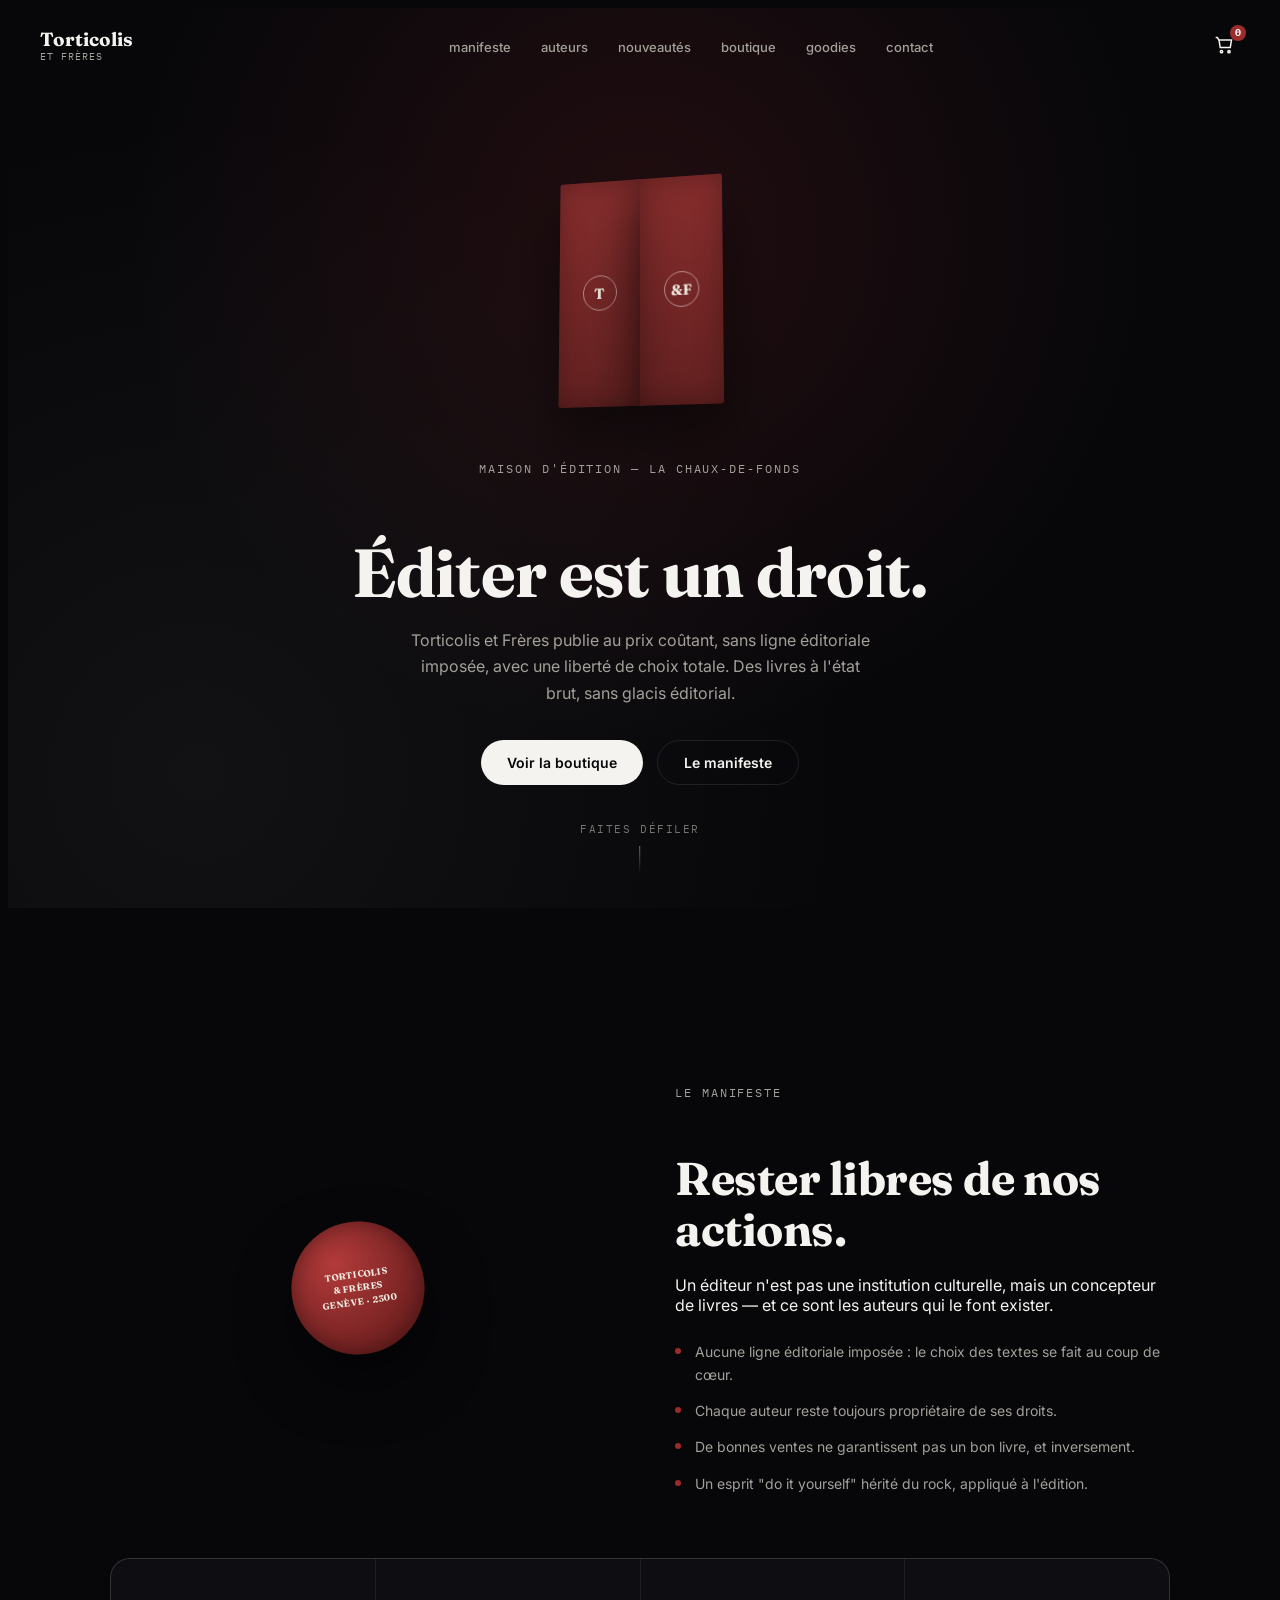
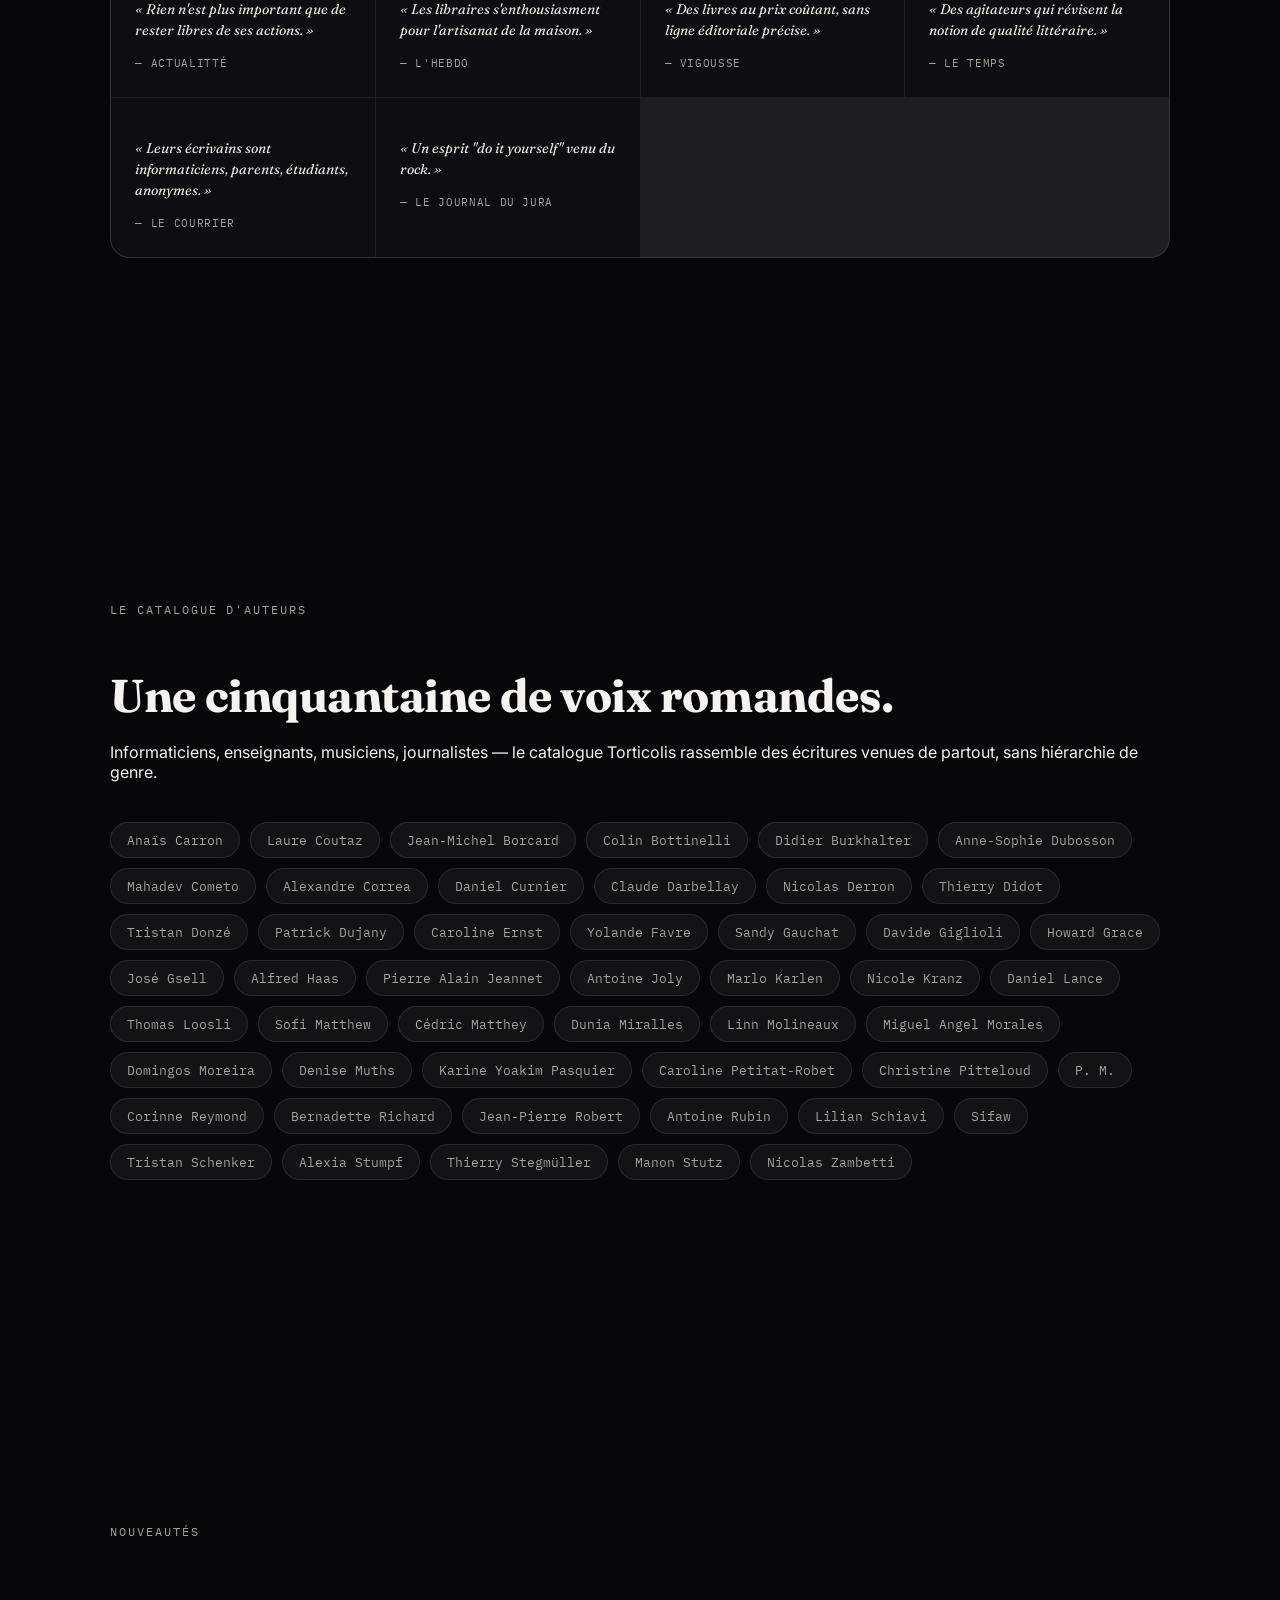
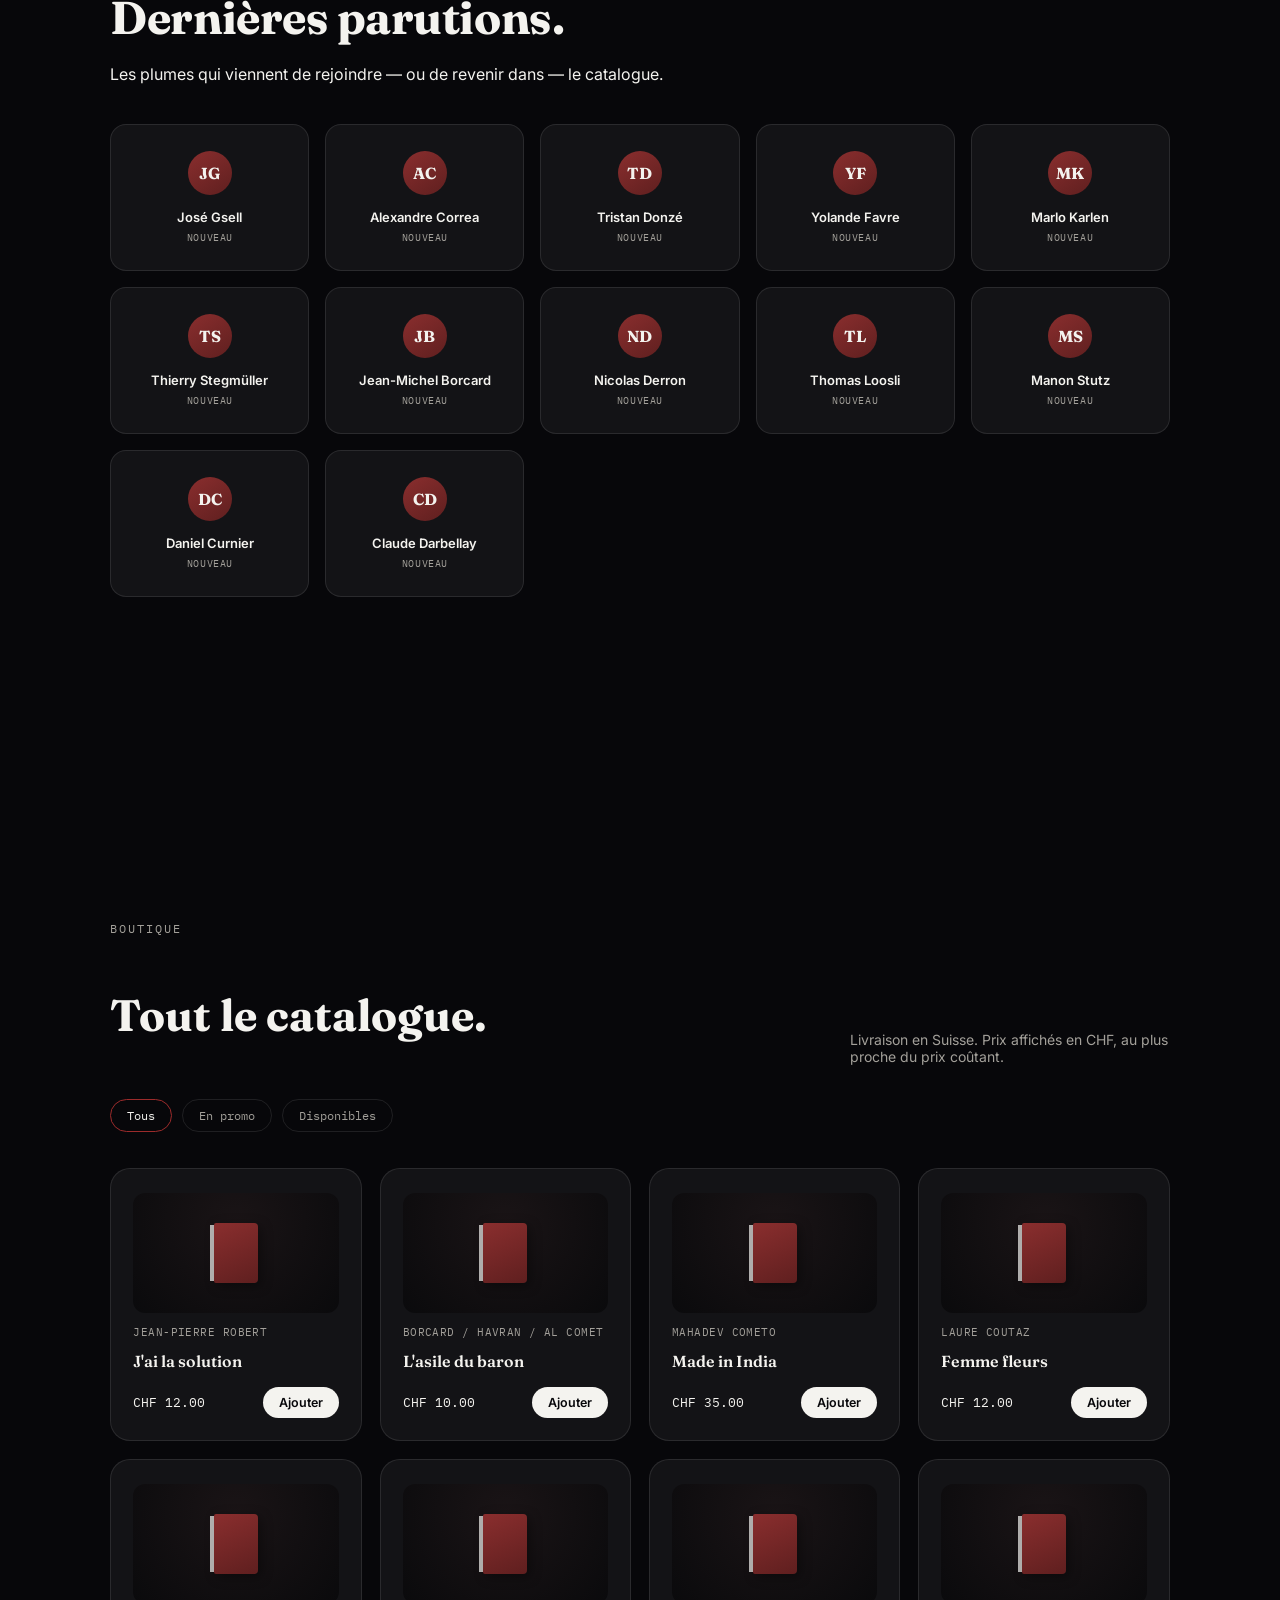
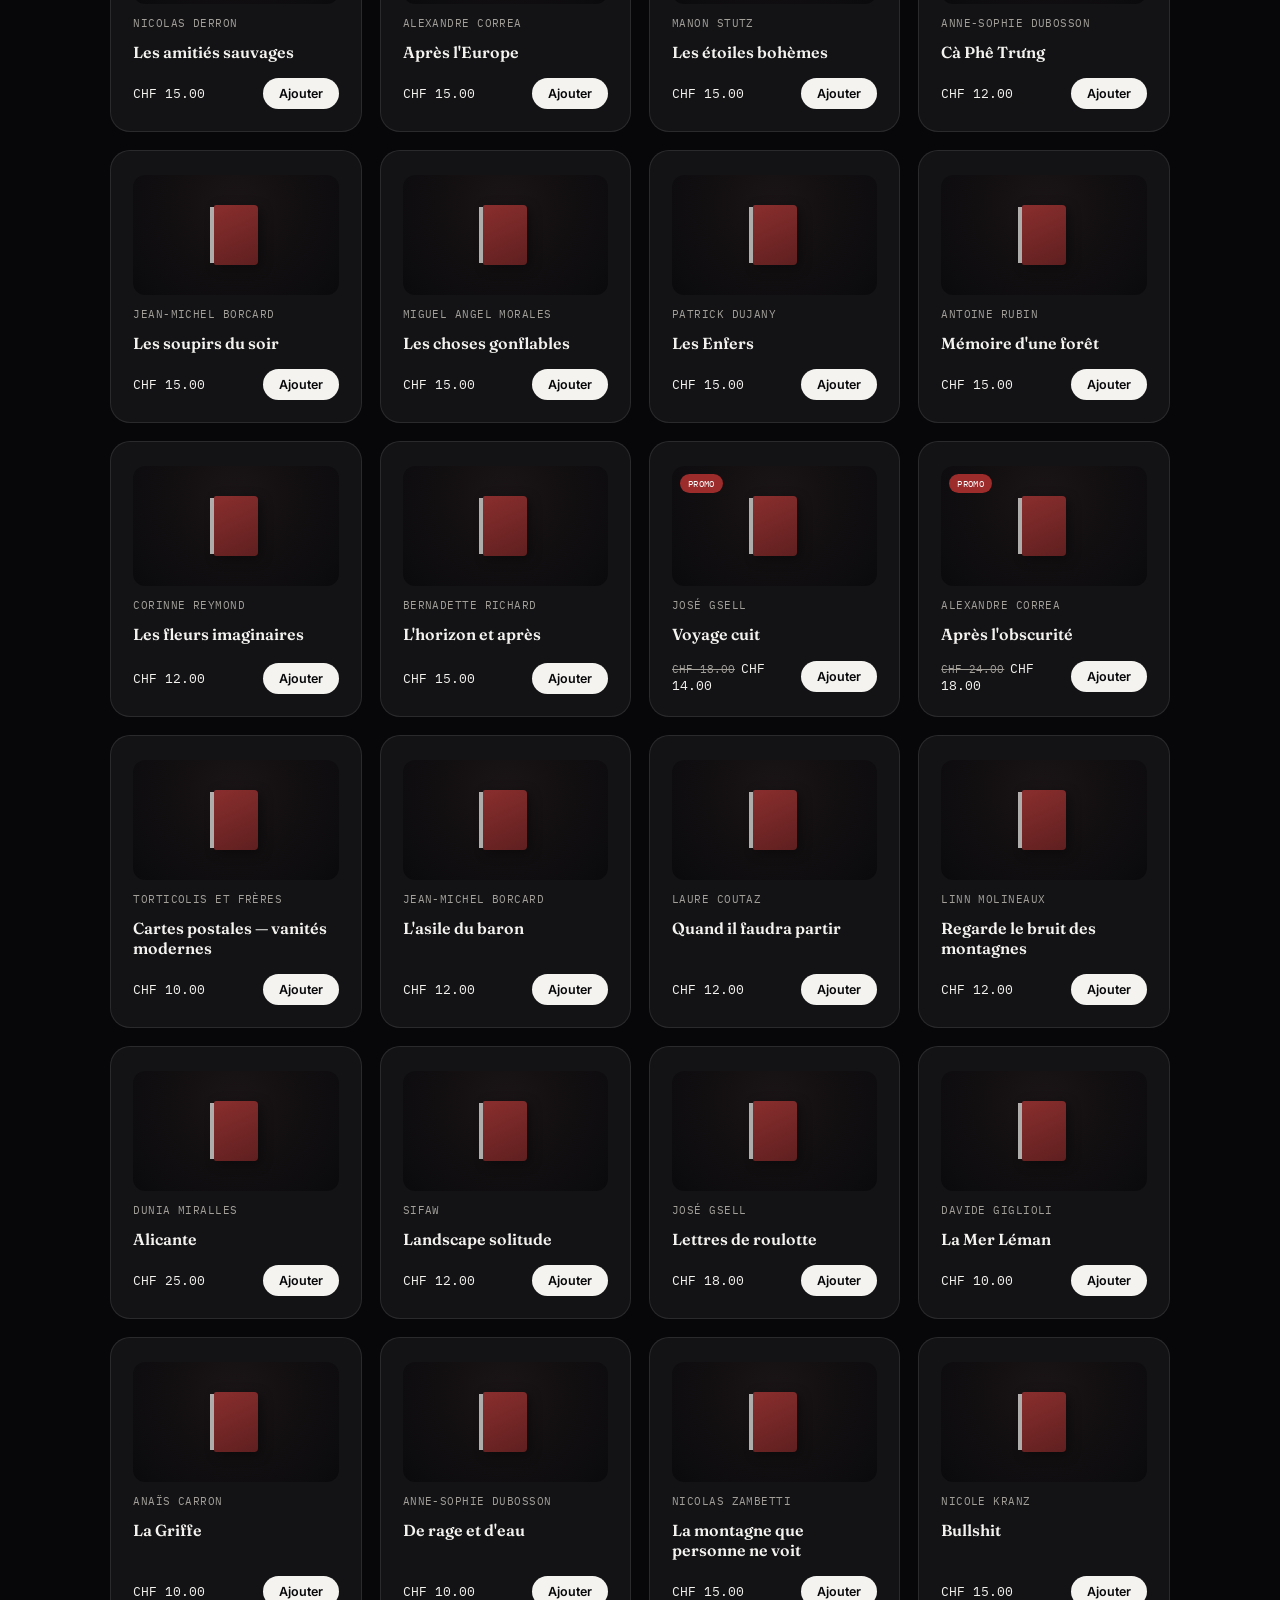
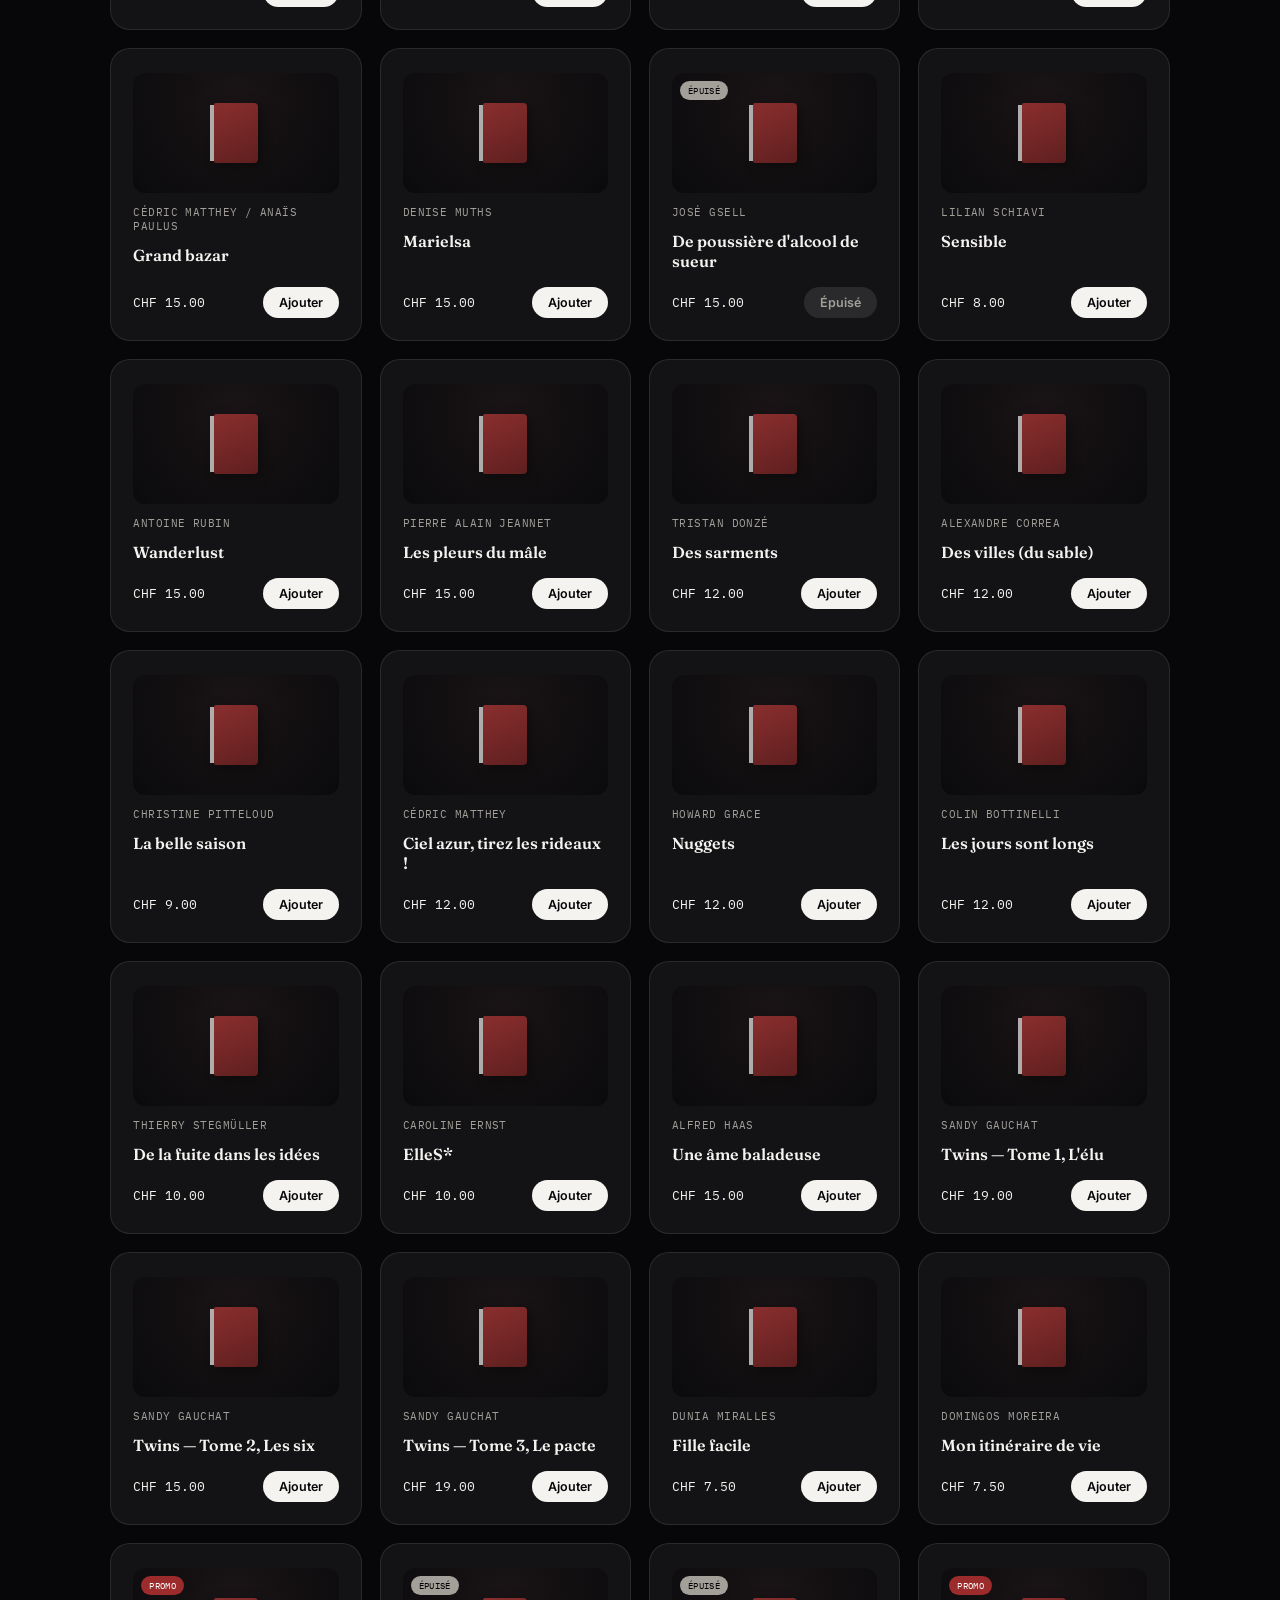
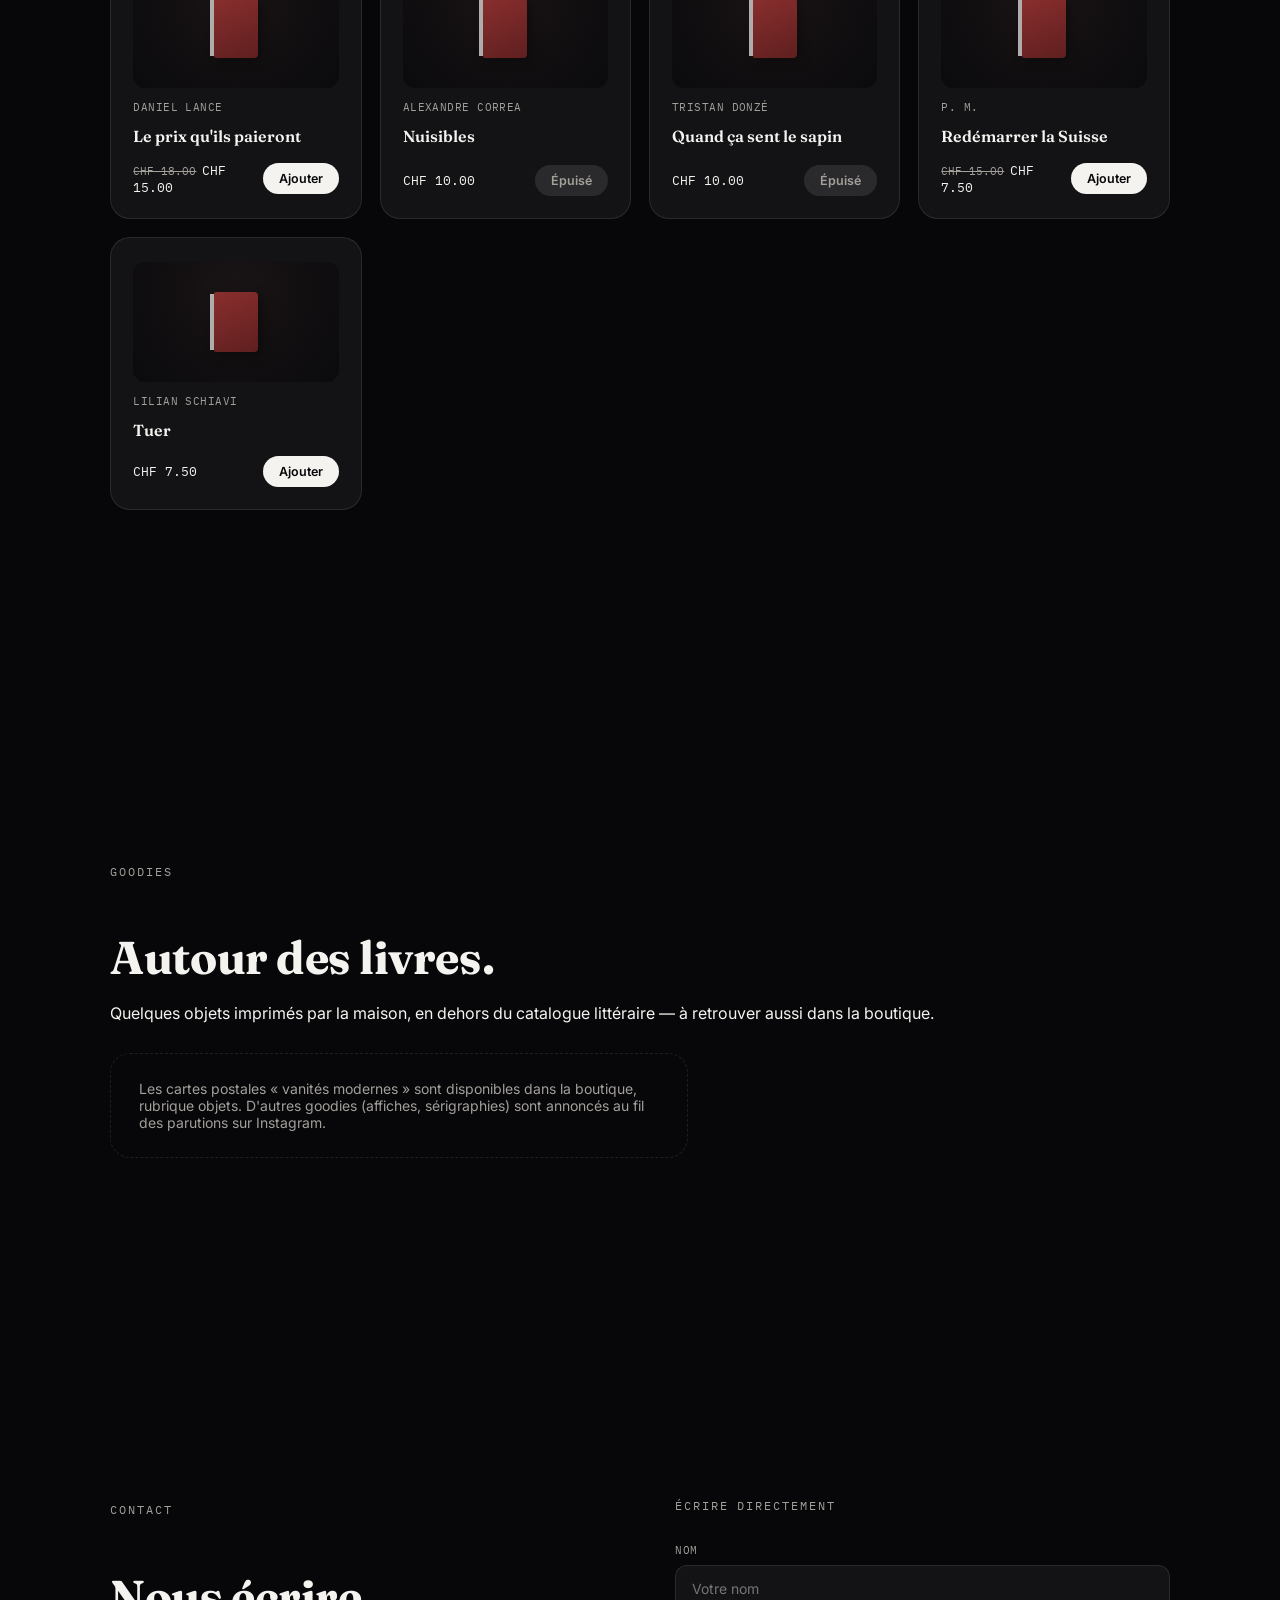
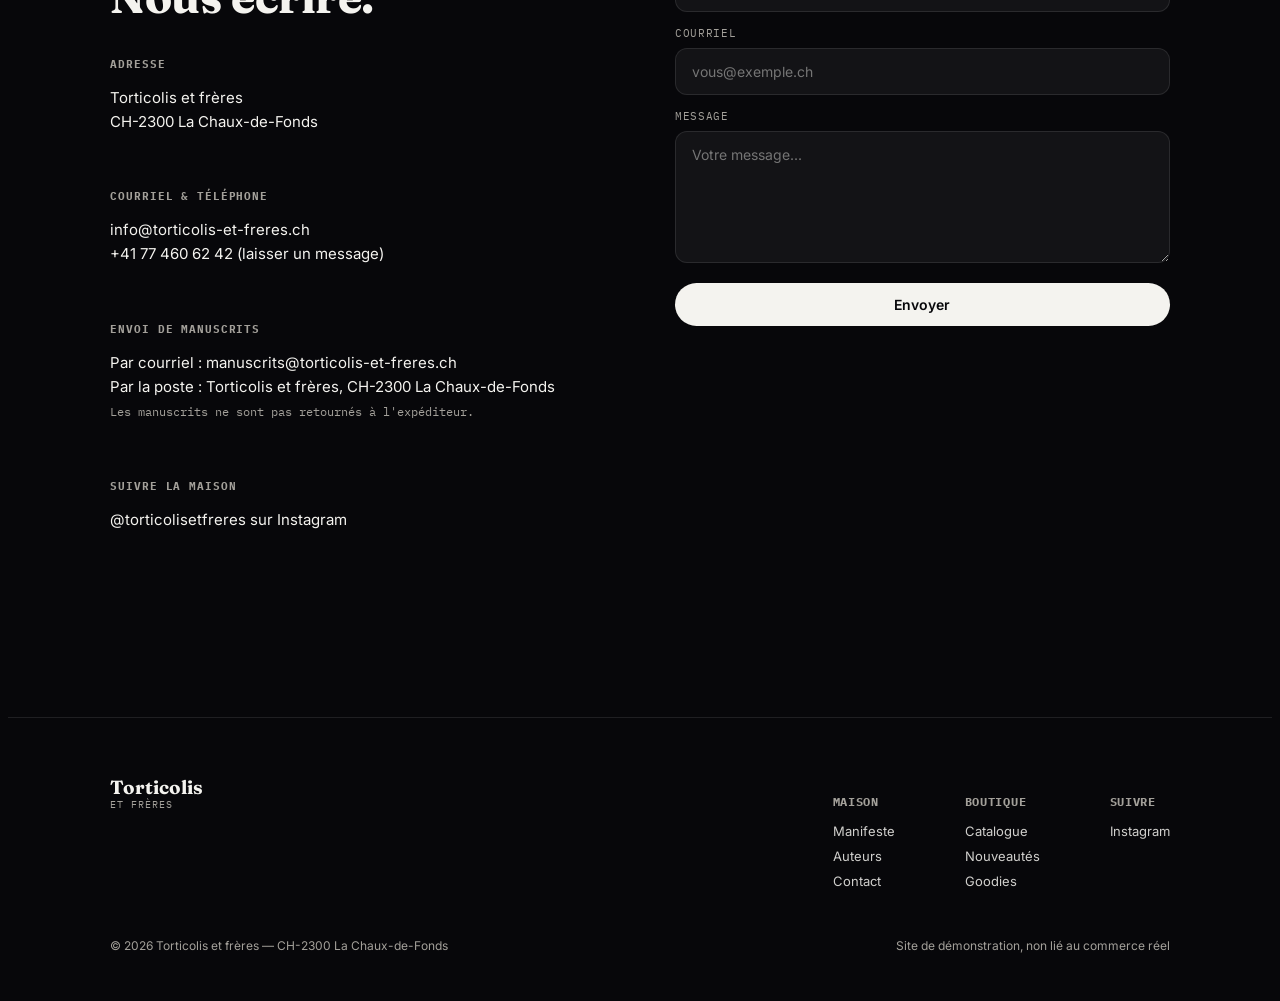
==== commit 812bd462: "Update torticolis-et-freres.html" ====
--- a/torticolis-et-freres.html
+++ b/torticolis-et-freres.html
@@ -19,7 +19,7 @@
     --seal-soft: rgba(156,43,43,0.35);
     --radius: 20px;
   }
-
+oui
   *{ box-sizing:border-box; margin:0; padding:0; }
   html{ scroll-behavior:smooth; }
   body{
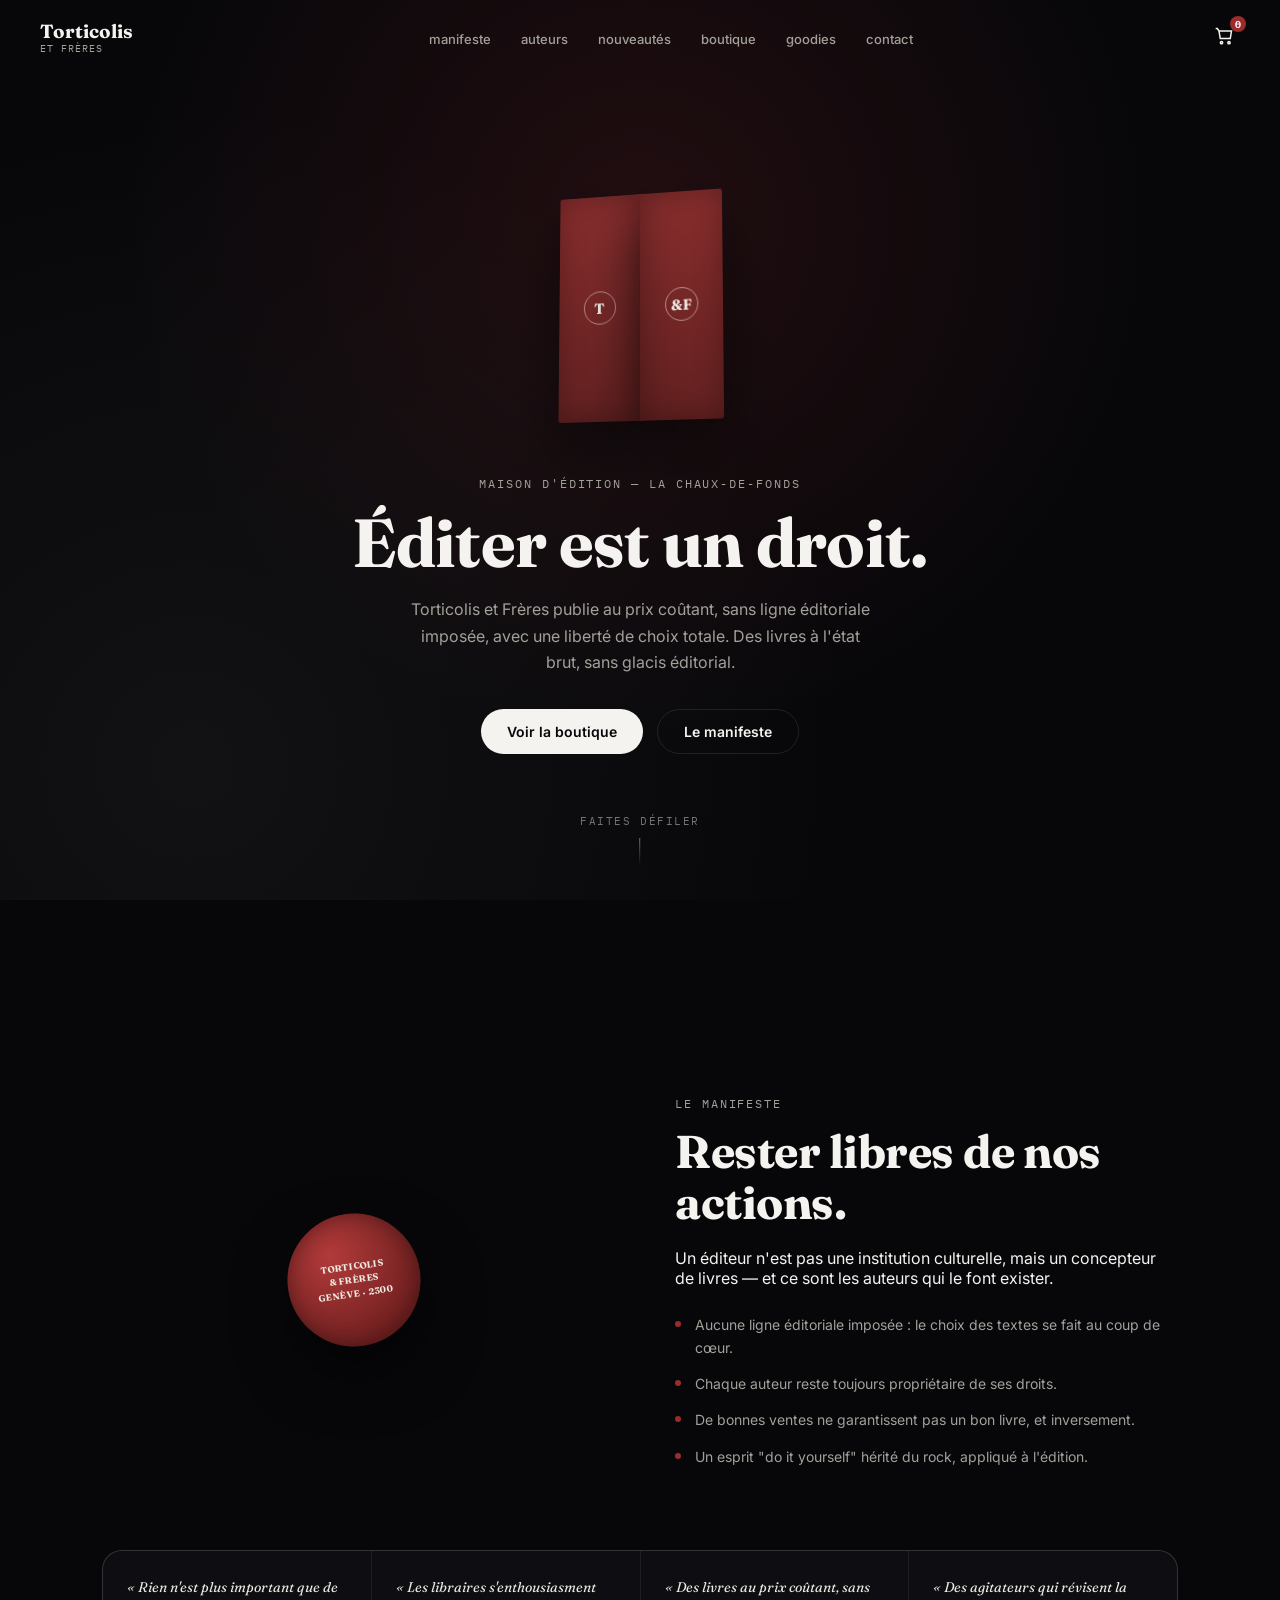
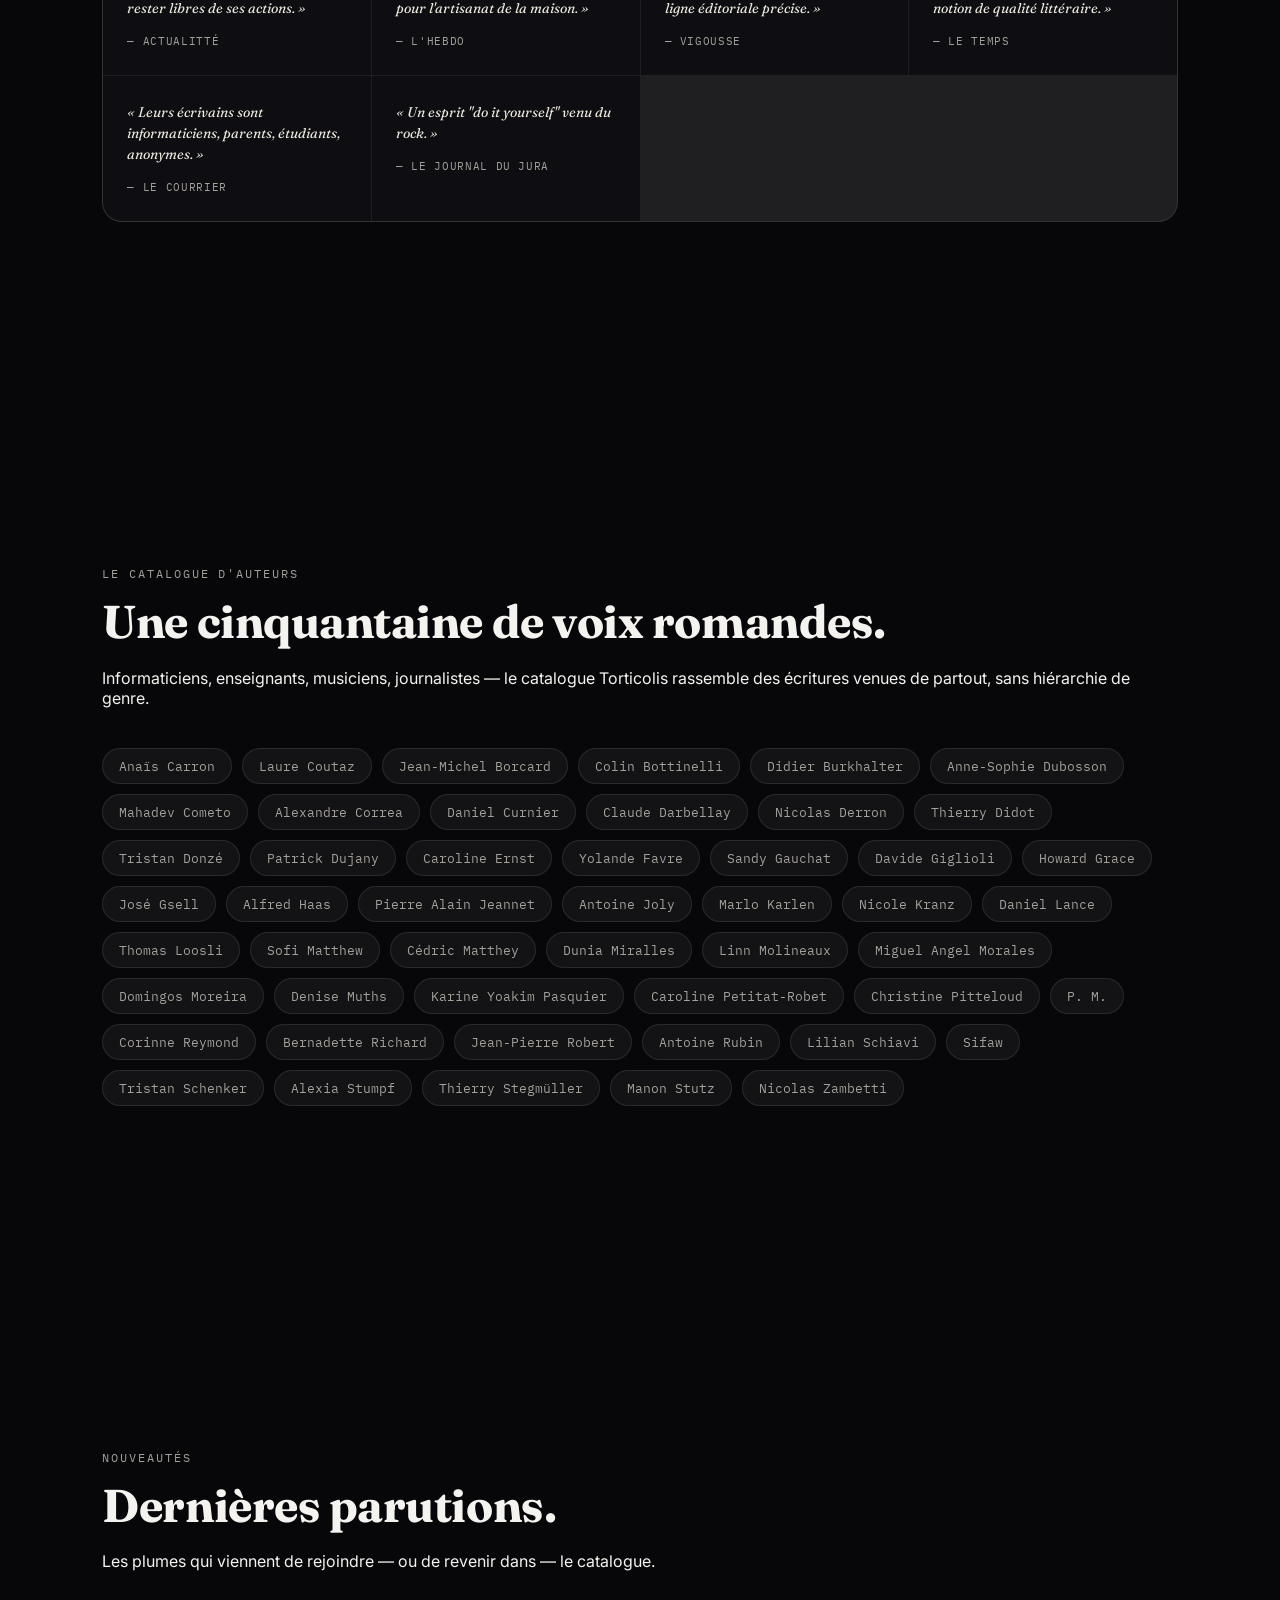
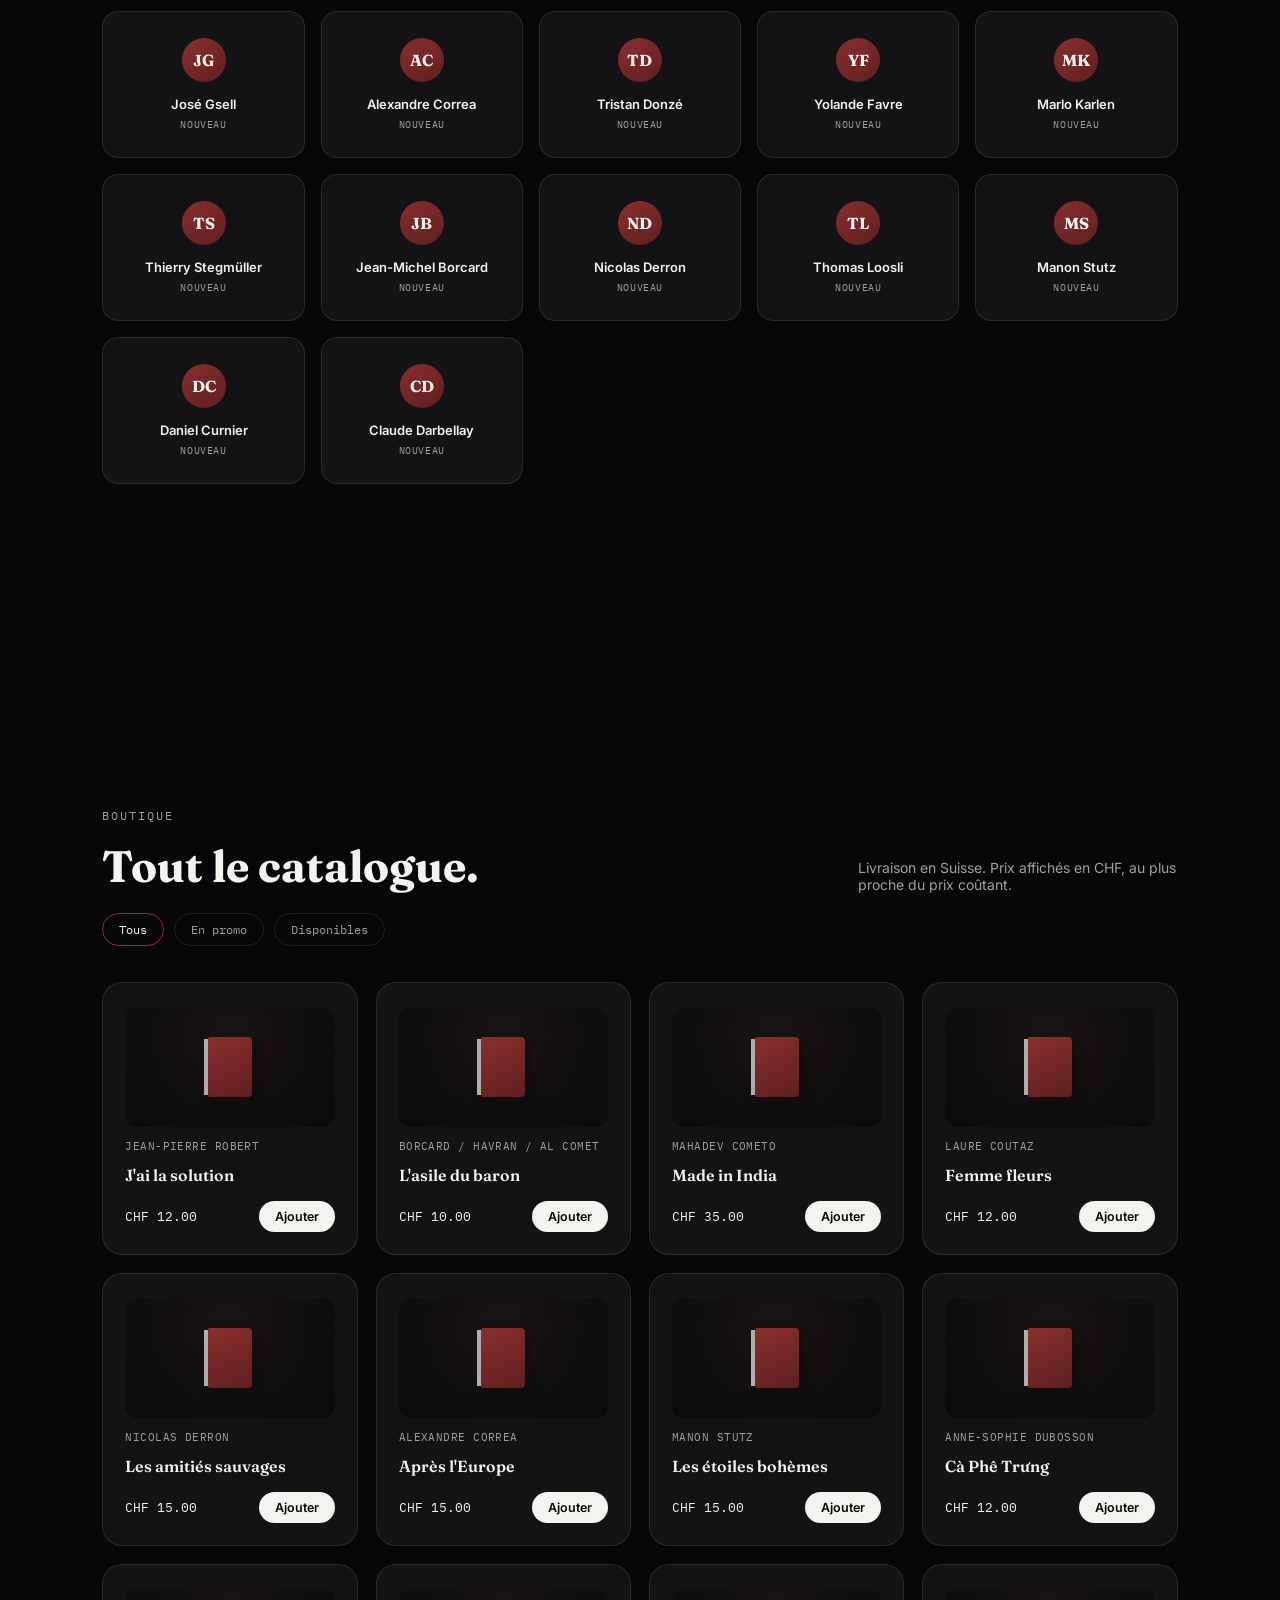
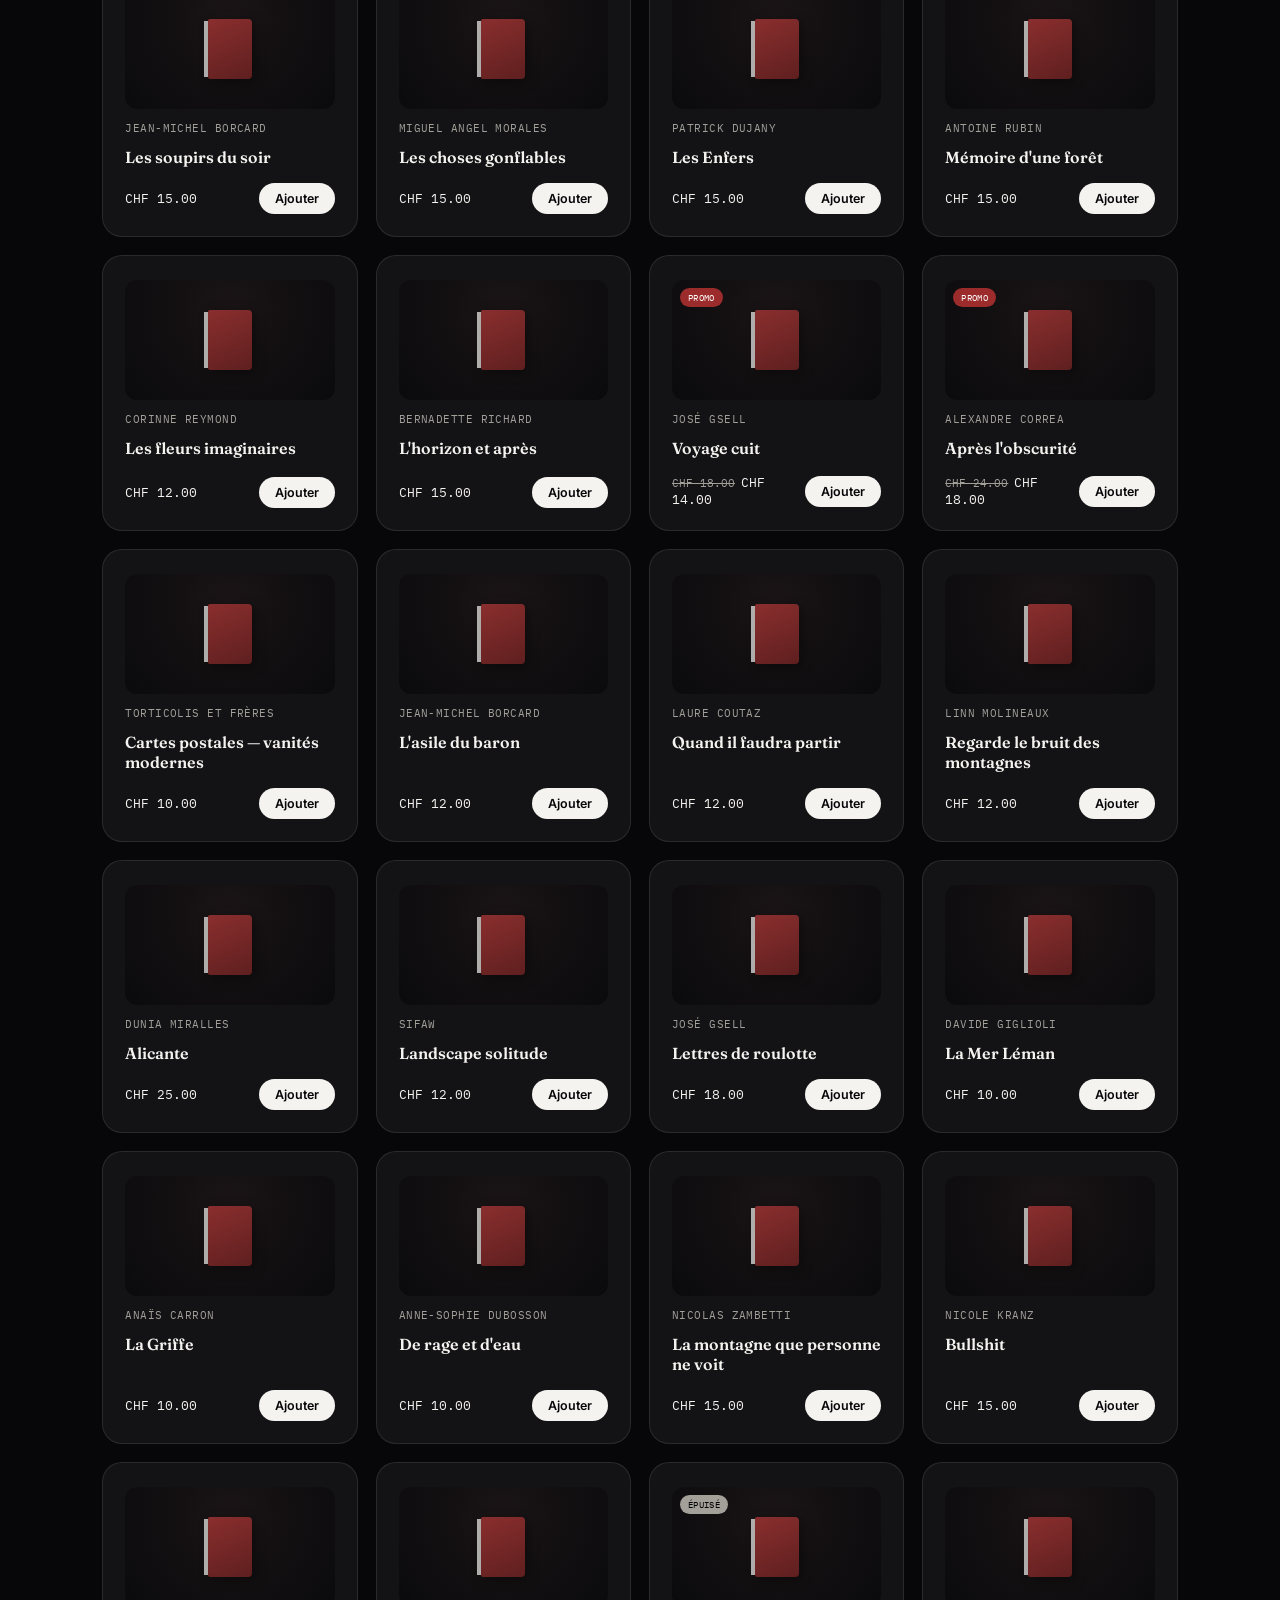
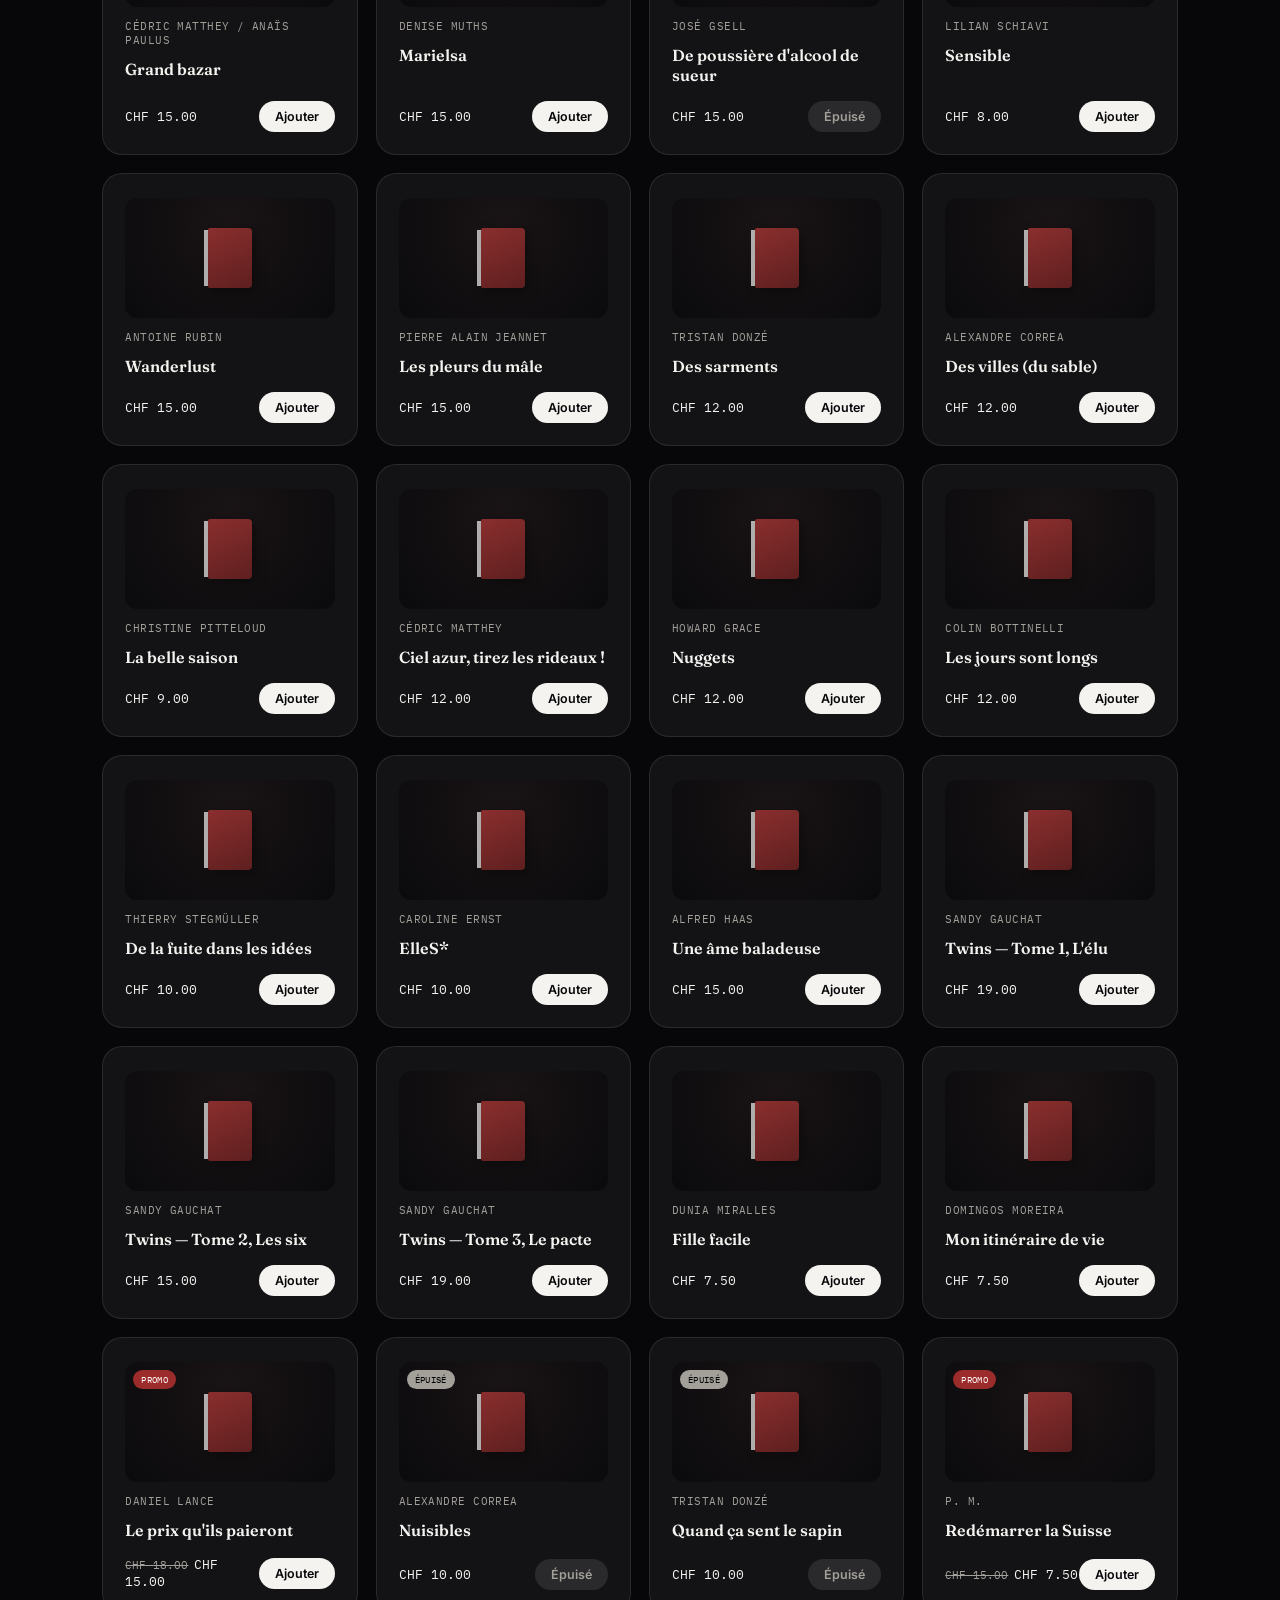
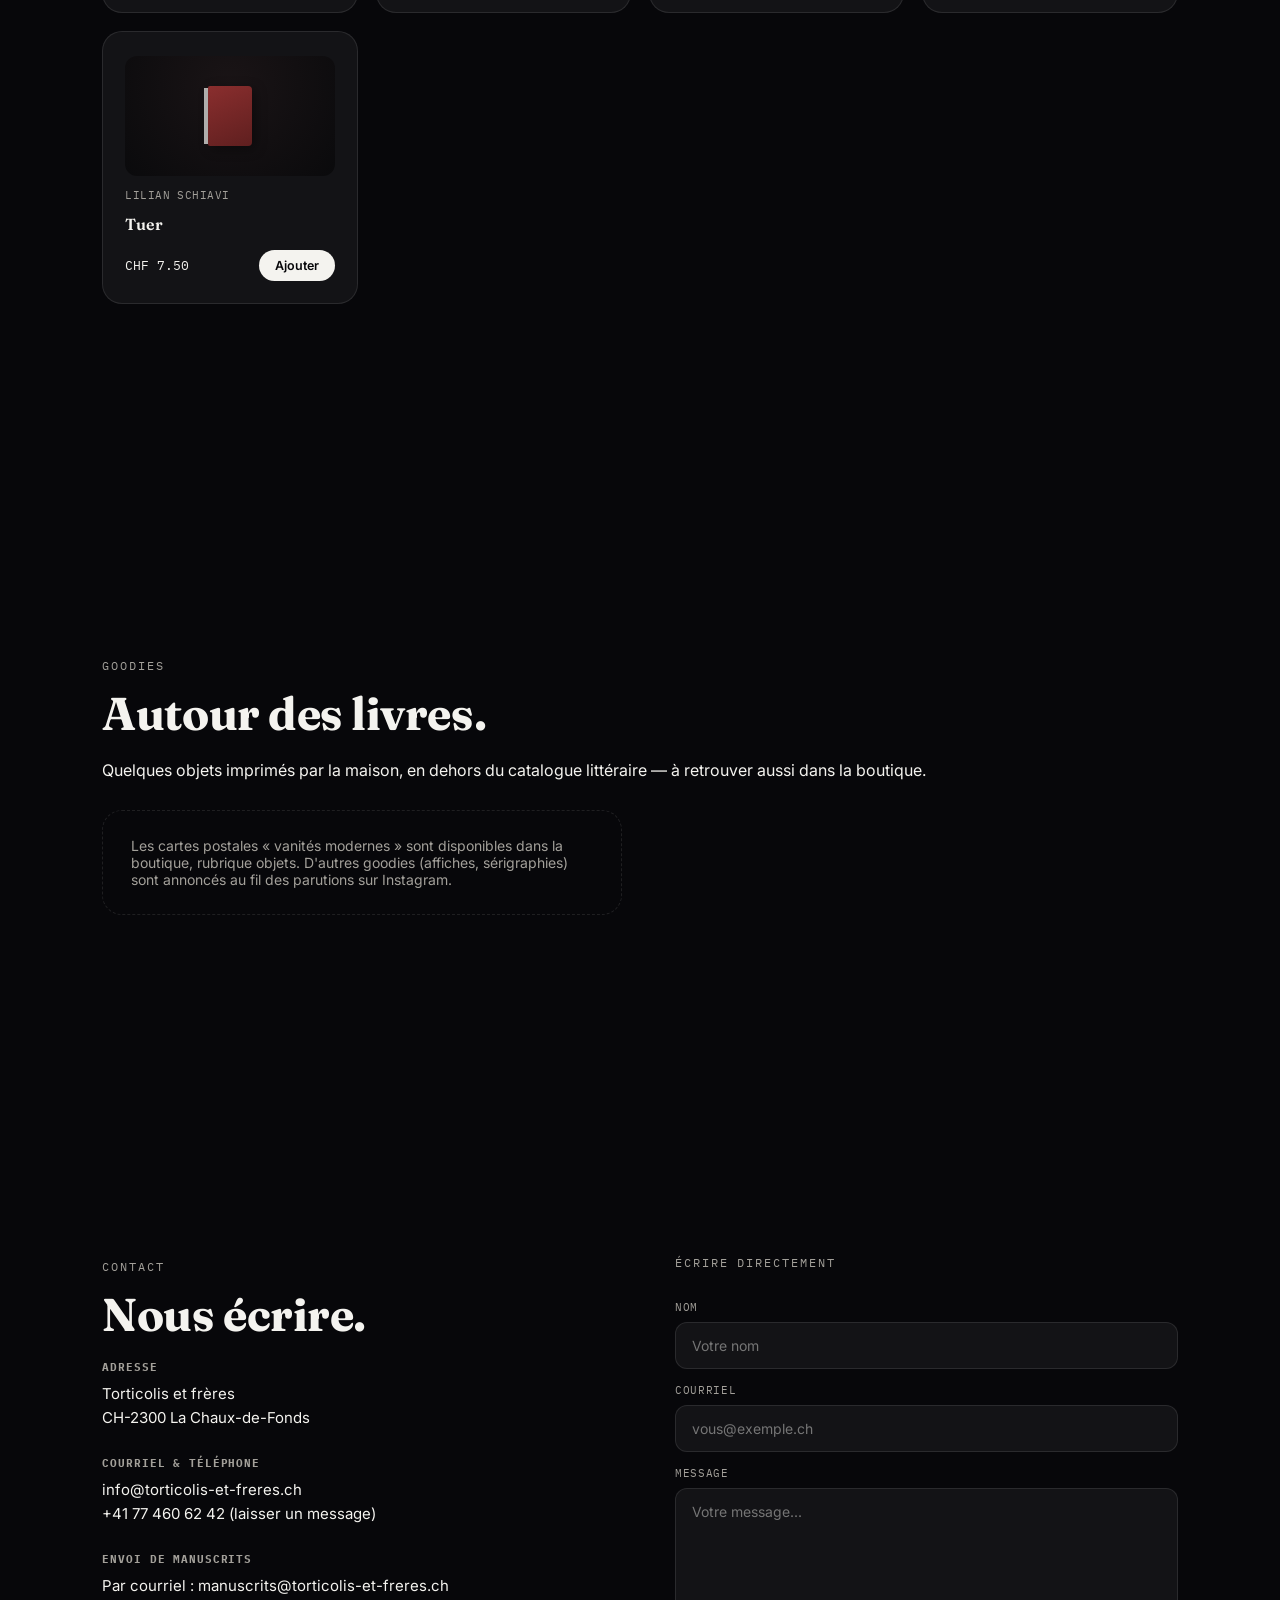
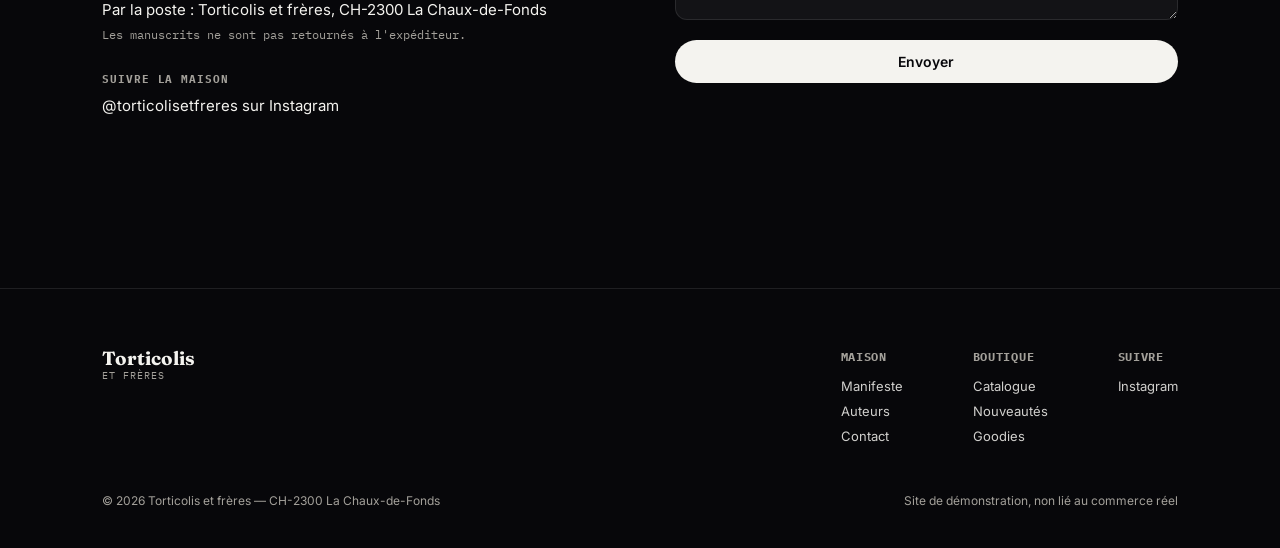
==== commit 2b992412: "Update torticolis-et-freres.html" ====
--- a/torticolis-et-freres.html
+++ b/torticolis-et-freres.html
@@ -19,7 +19,6 @@
     --seal-soft: rgba(156,43,43,0.35);
     --radius: 20px;
   }
-oui
   *{ box-sizing:border-box; margin:0; padding:0; }
   html{ scroll-behavior:smooth; }
   body{
